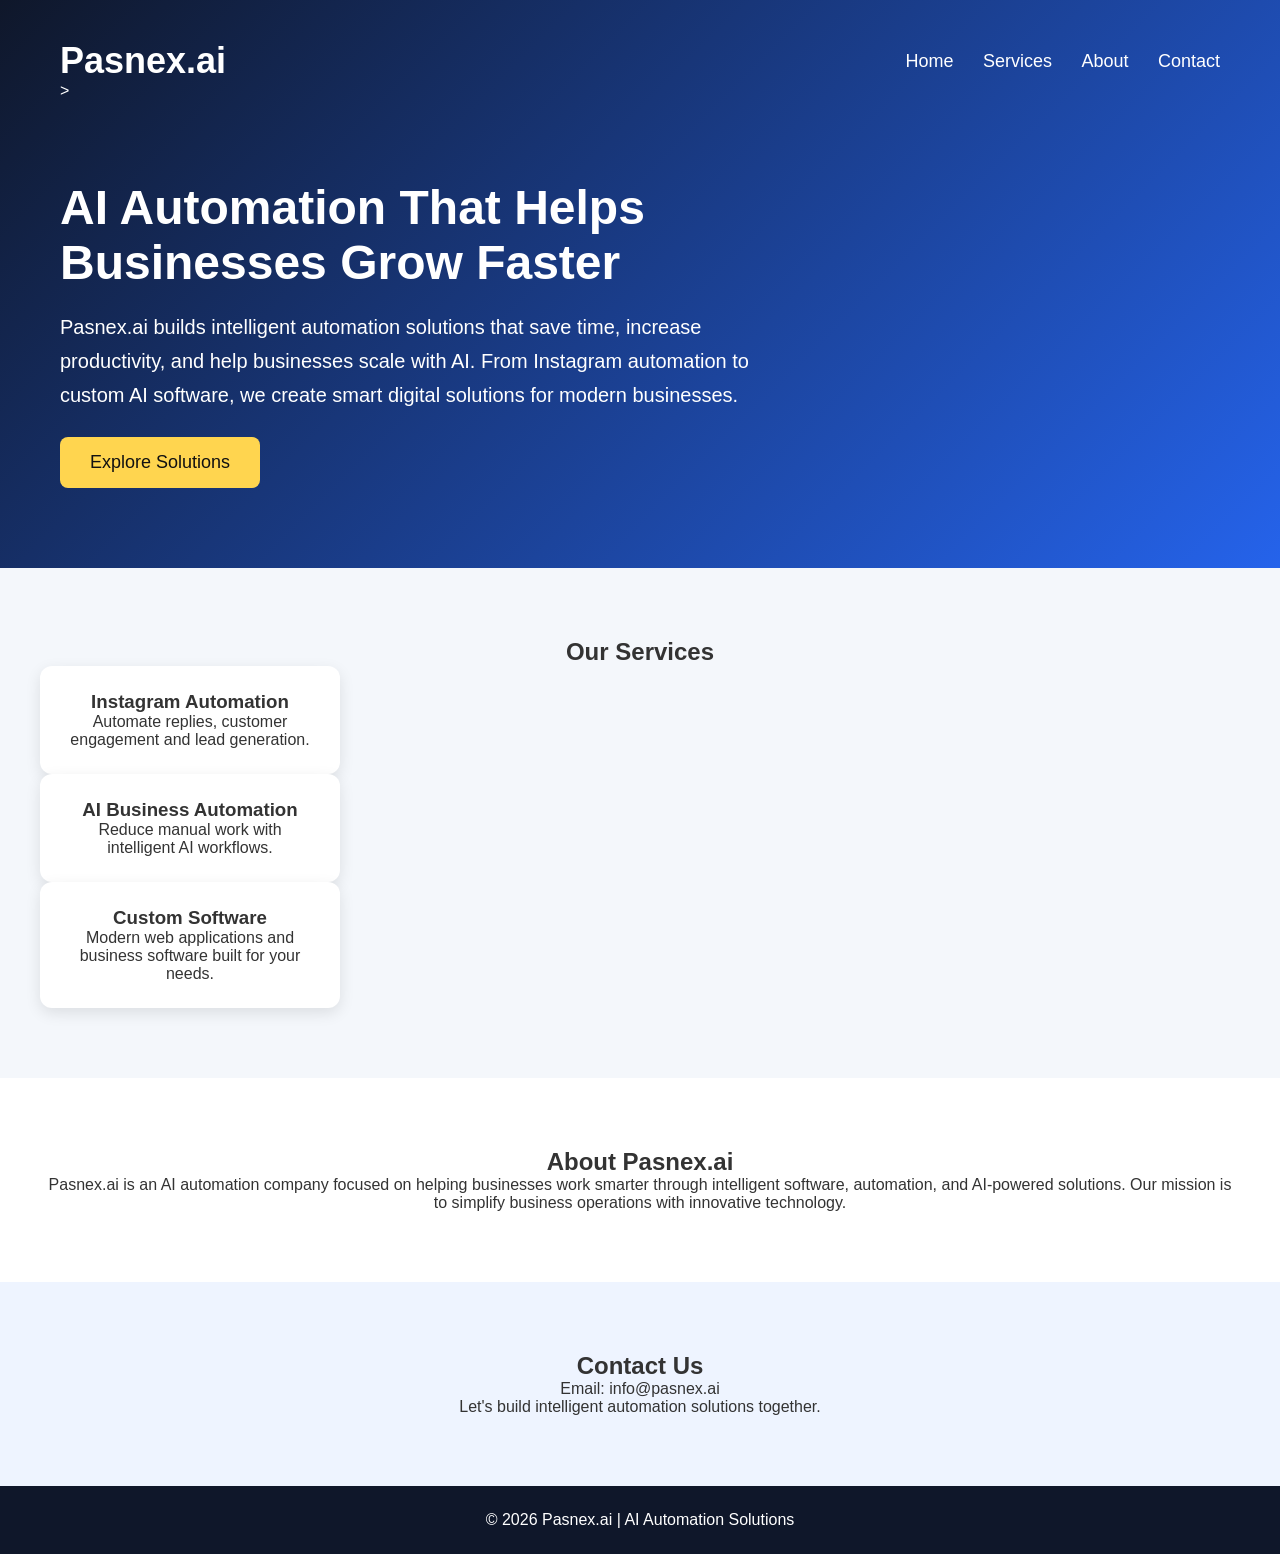
==== index.html @ 00dcfc16 "First version of Pasnex.ai website" ====
<!DOCTYPE html>
<html>
<head>
    <title>Pasnex.ai | AI Automation Solutions</title>
    <link rel="stylesheet" href="style.css">
</head>

<body>

<header class="hero">
    <nav>
    <h1>Pasnex.ai</h1>
    <div class="menu">
        <a href="#">Home</a>
        <a href="#services">Services</a>
        <a href="#about">About</a>
        <a href="#contact">Contact</a>
    </div>
</nav>>
        

    <div class="hero-content">
        <h2>AI Automation That Helps Businesses Grow Faster</h2>

<p>
Pasnex.ai builds intelligent automation solutions that save time,
increase productivity, and help businesses scale with AI.
From Instagram automation to custom AI software,
we create smart digital solutions for modern businesses.
</p>

<button>Explore Solutions</button>
    </div>
</header>


<section class="services" id="services">
    <h2>Our Services</h2>

    <div class="card">
    <h3>Instagram Automation</h3>
    <p>Automate replies, customer engagement and lead generation.</p>
</div>

<div class="card">
    <h3>AI Business Automation</h3>
    <p>Reduce manual work with intelligent AI workflows.</p>
</div>

<div class="card">
    <h3>Custom Software</h3>
    <p>Modern web applications and business software built for your needs.</p>
</div>
</section>


<section class="about" id="about">
    <h2>About Pasnex.ai</h2>

<p>
Pasnex.ai is an AI automation company focused on helping businesses
work smarter through intelligent software, automation, and AI-powered solutions.
Our mission is to simplify business operations with innovative technology.
</p>
</section>

<section class="contact" id="contact">
       <h2>  Contact Us</h2>
       <p>   Email: info@pasnex.ai</p>
       <p>   Let's build intelligent automation solutions together.</p>
</section>
<footer>
    <p>© 2026 Pasnex.ai | AI Automation Solutions</p>
</footer>
<script src="script.js"></script>
</body>
</html>
---- style.css ----
*{
    margin:0;
    padding:0;
    box-sizing:border-box;
}

body{
    font-family:Arial, sans-serif;
    background:#f4f7fb;
    color:#333;
}

.hero{
    background:linear-gradient(135deg,#0f172a,#2563eb);
    color:white;
    padding:40px 60px 80px;
}

nav{
    display:flex;
    justify-content:space-between;
    align-items:center;
}

nav h1{
    font-size:36px;
}

.menu a{
    color:white;
    text-decoration:none;
    margin-left:25px;
    font-size:18px;
    transition:0.3s;
}

.menu a:hover{
    color:#ffd54f;
}

.hero-content{
    max-width:700px;
    margin-top:80px;
}

.hero-content h2{
    font-size:48px;
    margin-bottom:20px;
}

.hero-content p{
    font-size:20px;
    line-height:1.7;
}

button{
    margin-top:25px;
    background:#ffd54f;
    color:#111;
    border:none;
    padding:15px 30px;
    border-radius:8px;
    font-size:18px;
    cursor:pointer;
}

.services{
    padding:70px 40px;
    text-align:center;
}

.cards{
    display:flex;
    justify-content:center;
    gap:25px;
    flex-wrap:wrap;
    margin-top:35px;
}

.card{
    background:white;
    width:300px;
    padding:25px;
    border-radius:12px;
    box-shadow:0 5px 15px rgba(0,0,0,0.1);
}

.about{
    padding:70px 40px;
    text-align:center;
    background:white;
}

.contact{
    padding:70px 40px;
    text-align:center;
    background:#eef4ff;
}

footer{
    background:#0f172a;
    color:white;
    text-align:center;
    padding:25px;
}
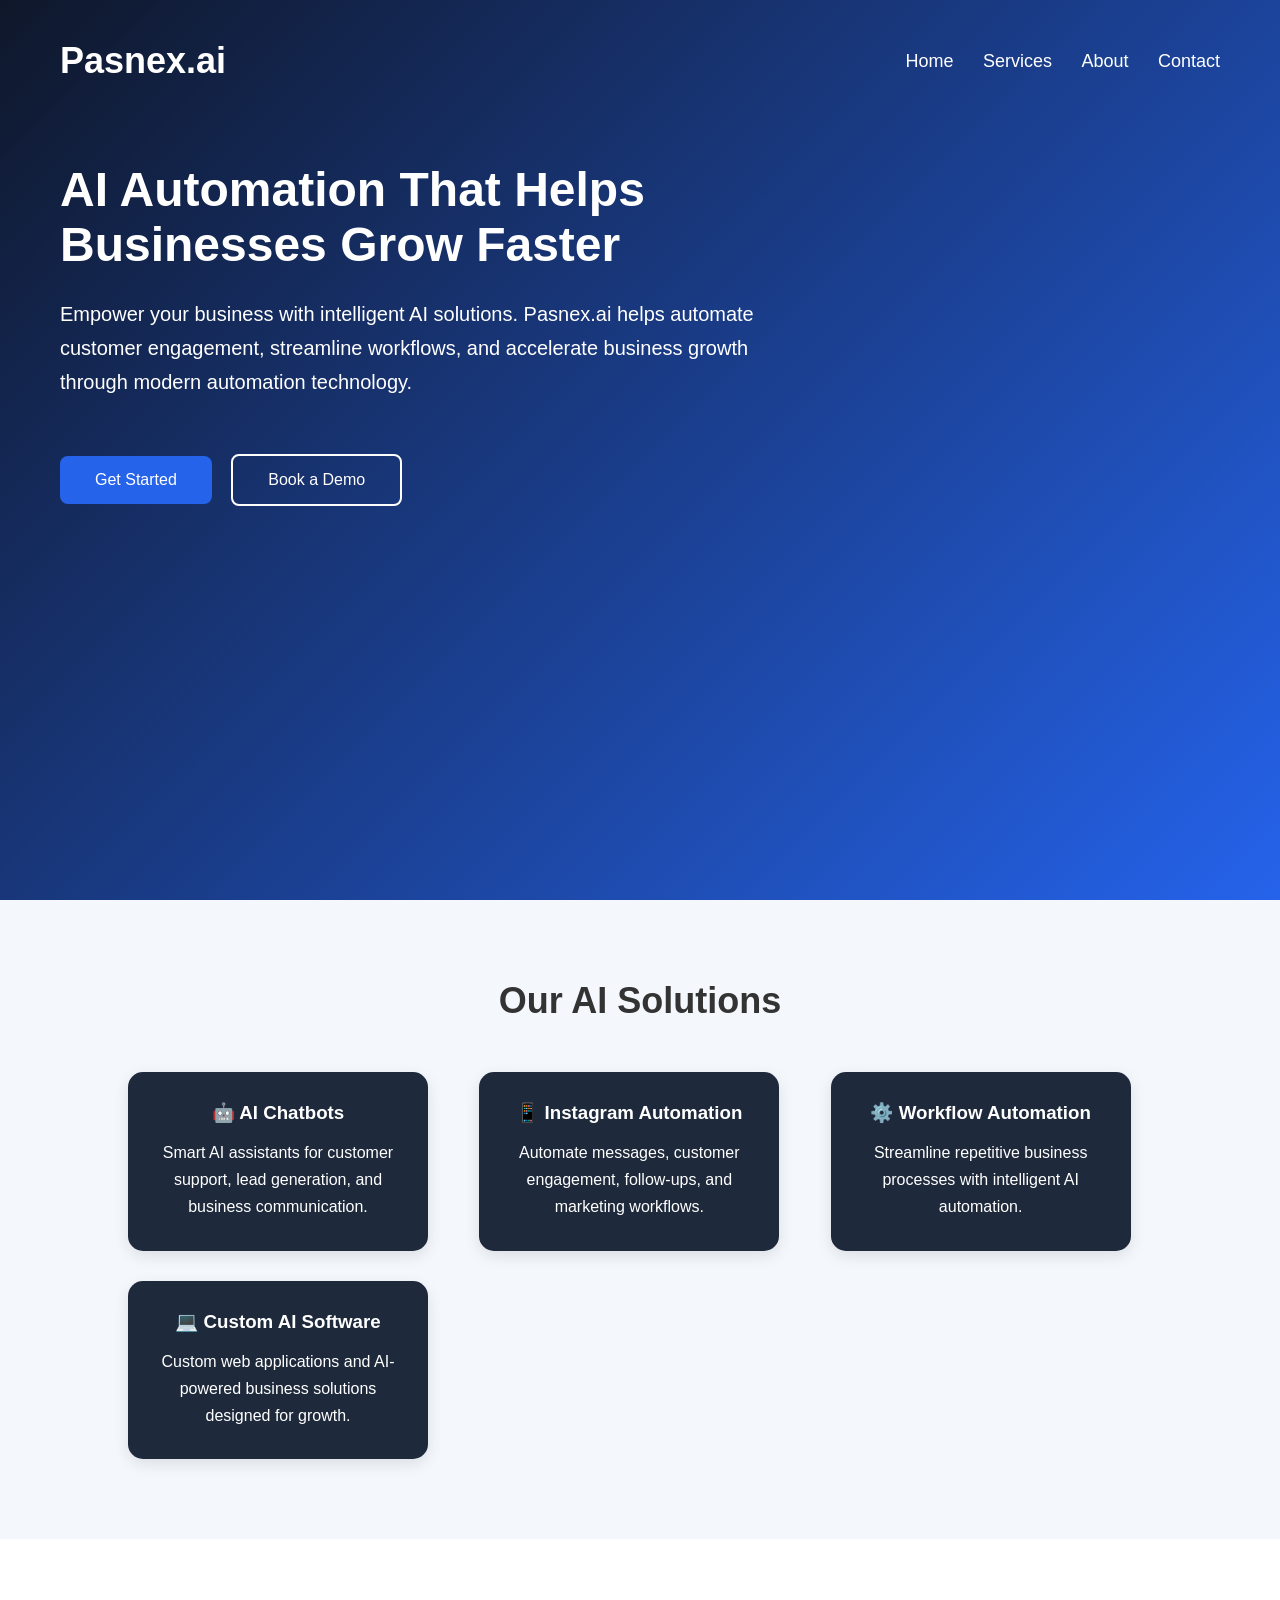
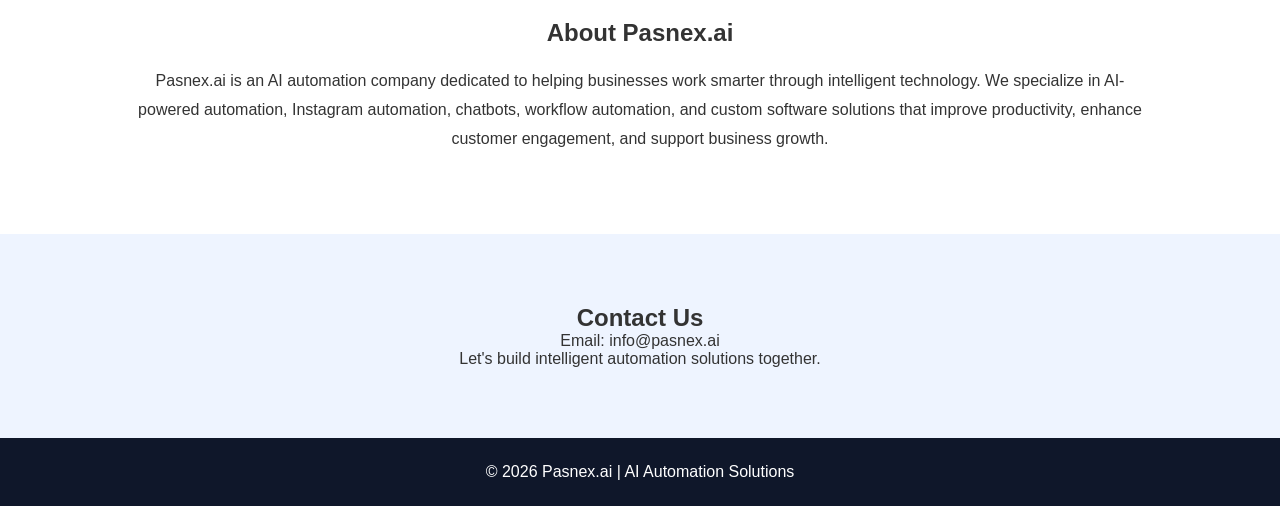
==== commit d1bb6bbd: "Updated Pasnex homepage" ====
--- a/index.html
+++ b/index.html
@@ -16,51 +16,67 @@
         <a href="#about">About</a>
         <a href="#contact">Contact</a>
     </div>
-</nav>>
+</nav>
         
 
     <div class="hero-content">
-        <h2>AI Automation That Helps Businesses Grow Faster</h2>
+    <h2>AI Automation That Helps Businesses Grow Faster</h2>
 
-<p>
-Pasnex.ai builds intelligent automation solutions that save time,
-increase productivity, and help businesses scale with AI.
-From Instagram automation to custom AI software,
-we create smart digital solutions for modern businesses.
-</p>
+    <p>
+        Empower your business with intelligent AI solutions.
+        Pasnex.ai helps automate customer engagement, streamline
+        workflows, and accelerate business growth through modern
+        automation technology.
+    </p>
 
-<button>Explore Solutions</button>
+    <div class="hero-buttons">
+        <button class="primary-btn">Get Started</button>
+        <button class="secondary-btn">Book a Demo</button>
     </div>
+</div>
 </header>
 
 
 <section class="services" id="services">
-    <h2>Our Services</h2>
 
-    <div class="card">
-    <h3>Instagram Automation</h3>
-    <p>Automate replies, customer engagement and lead generation.</p>
-</div>
+    <h2>Our AI Solutions</h2>
 
-<div class="card">
-    <h3>AI Business Automation</h3>
-    <p>Reduce manual work with intelligent AI workflows.</p>
-</div>
+    <div class="services-grid">
 
-<div class="card">
-    <h3>Custom Software</h3>
-    <p>Modern web applications and business software built for your needs.</p>
-</div>
+        <div class="card">
+            <h3>🤖 AI Chatbots</h3>
+            <p>Smart AI assistants for customer support, lead generation, and business communication.</p>
+        </div>
+
+        <div class="card">
+            <h3>📱 Instagram Automation</h3>
+            <p>Automate messages, customer engagement, follow-ups, and marketing workflows.</p>
+        </div>
+
+        <div class="card">
+            <h3>⚙️ Workflow Automation</h3>
+            <p>Streamline repetitive business processes with intelligent AI automation.</p>
+        </div>
+
+        <div class="card">
+            <h3>💻 Custom AI Software</h3>
+            <p>Custom web applications and AI-powered business solutions designed for growth.</p>
+        </div>
+
+    </div>
+
 </section>
 
 
 <section class="about" id="about">
-    <h2>About Pasnex.ai</h2>
+  <h2>About Pasnex.ai</h2>
 
 <p>
-Pasnex.ai is an AI automation company focused on helping businesses
-work smarter through intelligent software, automation, and AI-powered solutions.
-Our mission is to simplify business operations with innovative technology.
+Pasnex.ai is an AI automation company dedicated to helping businesses
+work smarter through intelligent technology. We specialize in AI-powered
+automation, Instagram automation, chatbots, workflow automation, and
+custom software solutions that improve productivity, enhance customer
+engagement, and support business growth.
 </p>
 </section>
 
--- a/style.css
+++ b/style.css
@@ -45,7 +45,7 @@
 
 .hero-content h2{
     font-size:48px;
-    margin-bottom:20px;
+    margin-bottom:25px;
 }
 
 .hero-content p{
@@ -102,4 +102,83 @@
     color:white;
     text-align:center;
     padding:25px;
-}+}.hero-buttons{
+    margin-top:30px;
+}
+
+.primary-btn{
+    background:#2563eb;
+    color:white;
+    border:none;
+    padding:15px 35px;
+    border-radius:8px;
+    font-size:16px;
+    cursor:pointer;
+    margin-right:15px;
+}
+
+.primary-btn:hover{
+    background:#1d4ed8;
+}
+
+.secondary-btn{
+    background:transparent;
+    color:white;
+    border:2px solid white;
+    padding:15px 35px;
+    border-radius:8px;
+    font-size:16px;
+    cursor:pointer;
+}
+
+.secondary-btn:hover{
+    background:white;
+    color:#111827;
+}.about {
+    padding: 80px 10%;
+}
+
+.about h2 {
+    margin-bottom: 20px;
+}
+
+.about p {
+    margin-top: 20px;
+    line-height: 1.8;
+}.services{
+    padding:80px 10%;
+    text-align:center;
+}
+
+.services h2{
+    font-size:36px;
+    margin-bottom:50px;
+}
+
+.services-grid{
+    display:grid;
+    grid-template-columns:repeat(auto-fit,minmax(250px,1fr));
+    gap:30px;
+}
+
+.card{
+    background:#1e293b;
+    color:white;
+    padding:30px;
+    border-radius:15px;
+    transition:.3s;
+}
+
+.card:hover{
+    transform:translateY(-10px);
+}
+
+.card h3{
+    margin-bottom:15px;
+}
+
+.card p{
+    line-height:1.7;
+}.hero{
+    min-height:100vh;
+    background:linear
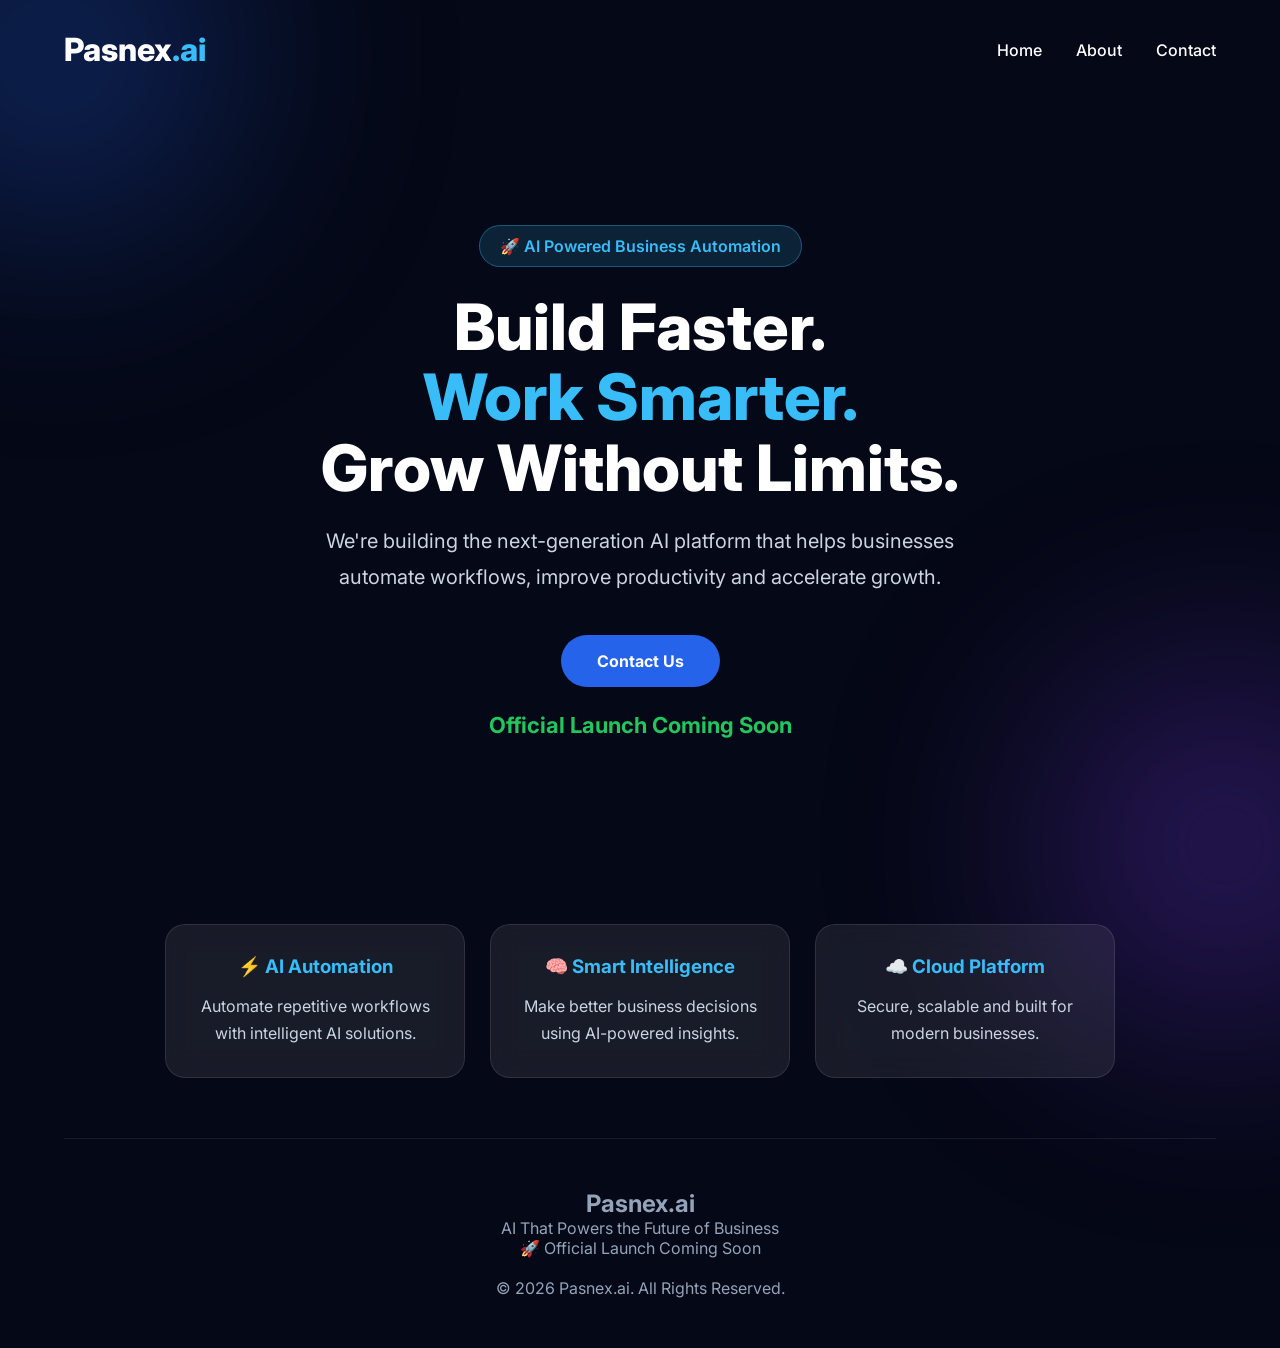
==== commit 04407001: "update pasnex website" ====
--- a/index.html
+++ b/index.html
@@ -1,93 +1,305 @@
 <!DOCTYPE html>
-<html>
+<html lang="en">
 <head>
-    <title>Pasnex.ai | AI Automation Solutions</title>
-    <link rel="stylesheet" href="style.css">
-</head>
+
+<meta charset="UTF-8">
+
+<meta name="viewport"
+content="width=device-width, initial-scale=1.0">
+
+<title>Pasnex.ai | Coming Soon</title>
+
+<link rel="preconnect"
+href="https://fonts.googleapis.com">
+
+<link rel="preconnect"
+href="https://fonts.gstatic.com"
+crossorigin>
+
+<link href="https://fonts.googleapis.com/css2?family=Inter:wght@400;600;700;800&display=swap"
+rel="stylesheet">
+
+<style>
+
+*{
+margin:0;
+padding:0;
+box-sizing:border-box;
+font-family:'Inter',sans-serif;
+}
+body{
+background:#050816;
+color:#ffffff;
+overflow-x:hidden;
+}
+
+.container{
+width:90%;
+max-width:1200px;
+margin:auto;
+}
+
+header{
+display:flex;
+justify-content:space-between;
+align-items:center;
+padding:30px 0;
+}
+
+.logo{
+font-size:32px;
+font-weight:800;
+}
+
+.logo span{
+color:#38bdf8;
+}nav a{
+color:#ffffff;
+text-decoration:none;
+margin-left:30px;
+font-weight:500;
+transition:.3s;
+}
+
+nav a:hover{
+color:#38bdf8;
+}
+
+body::before{
+content:"";
+position:fixed;
+width:350px;
+height:350px;
+background:#2563eb;
+top:-120px;
+left:-120px;
+border-radius:50%;
+filter:blur(120px);
+opacity:.35;
+z-index:-1;
+}
+
+body::after{
+content:"";
+position:fixed;
+width:350px;
+height:350px;
+background:#7c3aed;
+bottom:-120px;
+right:-120px;
+border-radius:50%;
+filter:blur(120px);
+opacity:.35;
+z-index:-1;
+}.hero{
+min-height:85vh;
+display:flex;
+justify-content:center;
+align-items:center;
+text-align:center;
+}
+
+.badge{
+display:inline-block;
+padding:10px 20px;
+background:rgba(56,189,248,.15);
+border:1px solid rgba(56,189,248,.35);
+border-radius:40px;
+color:#38bdf8;
+margin-bottom:25px;
+font-weight:600;
+}
+
+.hero h1{
+font-size:64px;
+font-weight:800;
+line-height:1.1;
+margin-bottom:20px;
+}
+
+.hero h1 span{
+color:#38bdf8;
+}
+
+.hero p{
+max-width:700px;
+margin:auto;
+font-size:20px;
+line-height:1.8;
+color:#cbd5e1;
+}.btn{
+display:inline-block;
+margin-top:40px;
+padding:16px 36px;
+background:#2563eb;
+color:#fff;
+text-decoration:none;
+border-radius:50px;
+font-weight:700;
+transition:.3s;
+}
+
+.btn:hover{
+transform:translateY(-4px);
+box-shadow:0 15px 35px rgba(37,99,235,.45);
+}
+
+.launch{
+margin-top:25px;
+font-size:22px;
+color:#22c55e;
+font-weight:700;
+}
+
+@media(max-width:768px){
+
+.hero h1{
+font-size:42px;
+}
+
+.hero p{
+font-size:17px;
+}
+
+header{
+flex-direction:column;
+gap:20px;
+}
+
+}
+
+</style>
 
 <body>
 
-<header class="hero">
-    <nav>
-    <h1>Pasnex.ai</h1>
-    <div class="menu">
-        <a href="#">Home</a>
-        <a href="#services">Services</a>
-        <a href="#about">About</a>
-        <a href="#contact">Contact</a>
-    </div>
+<div class="container">
+
+<header>
+
+<div class="logo">
+Pasnex<span>.ai</span>
+</div>
+
+<nav>
+<a href="#">Home</a>
+<a href="#">About</a>
+<a href="#">Contact</a>
 </nav>
-        
-
-    <div class="hero-content">
-    <h2>AI Automation That Helps Businesses Grow Faster</h2>
-
-    <p>
-        Empower your business with intelligent AI solutions.
-        Pasnex.ai helps automate customer engagement, streamline
-        workflows, and accelerate business growth through modern
-        automation technology.
-    </p>
-
-    <div class="hero-buttons">
-        <button class="primary-btn">Get Started</button>
-        <button class="secondary-btn">Book a Demo</button>
-    </div>
-</div>
+
 </header>
-
-
-<section class="services" id="services">
-
-    <h2>Our AI Solutions</h2>
-
-    <div class="services-grid">
-
-        <div class="card">
-            <h3>🤖 AI Chatbots</h3>
-            <p>Smart AI assistants for customer support, lead generation, and business communication.</p>
-        </div>
-
-        <div class="card">
-            <h3>📱 Instagram Automation</h3>
-            <p>Automate messages, customer engagement, follow-ups, and marketing workflows.</p>
-        </div>
-
-        <div class="card">
-            <h3>⚙️ Workflow Automation</h3>
-            <p>Streamline repetitive business processes with intelligent AI automation.</p>
-        </div>
-
-        <div class="card">
-            <h3>💻 Custom AI Software</h3>
-            <p>Custom web applications and AI-powered business solutions designed for growth.</p>
-        </div>
-
-    </div>
+<section class="hero">
+
+<div>
+
+<div class="badge">
+🚀 AI Powered Business Automation
+</div>
+
+<h1>
+
+Build Faster.<br>
+
+<span>Work Smarter.</span><br>
+
+Grow Without Limits.
+
+</h1>
+
+<p>
+
+We're building the next-generation AI platform
+that helps businesses automate workflows,
+improve productivity and accelerate growth.
+
+</p>
+
+<a href="mailto:info@pasnex.com" class="btn">
+
+Contact Us
+
+</a>
+
+<div class="launch">
+
+Official Launch Coming Soon
+
+</div>
+
+</div>
 
 </section>
-
-
-<section class="about" id="about">
-  <h2>About Pasnex.ai</h2>
-
-<p>
-Pasnex.ai is an AI automation company dedicated to helping businesses
-work smarter through intelligent technology. We specialize in AI-powered
-automation, Instagram automation, chatbots, workflow automation, and
-custom software solutions that improve productivity, enhance customer
-engagement, and support business growth.
-</p>
+<section class="features">
+
+<div class="feature">
+<h3>⚡ AI Automation</h3>
+<p>Automate repetitive workflows with intelligent AI solutions.</p>
+</div>
+
+<div class="feature">
+<h3>🧠 Smart Intelligence</h3>
+<p>Make better business decisions using AI-powered insights.</p>
+</div>
+
+<div class="feature">
+<h3>☁️ Cloud Platform</h3>
+<p>Secure, scalable and built for modern businesses.</p>
+</div>
+
 </section>
-
-<section class="contact" id="contact">
-       <h2>  Contact Us</h2>
-       <p>   Email: info@pasnex.ai</p>
-       <p>   Let's build intelligent automation solutions together.</p>
-</section>
+<style>
+
+.features{
+display:flex;
+justify-content:center;
+gap:25px;
+flex-wrap:wrap;
+padding:60px 0;
+}
+
+.feature{
+width:300px;
+padding:30px;
+background:rgba(255,255,255,.08);
+border:1px solid rgba(255,255,255,.10);
+border-radius:20px;
+text-align:center;
+backdrop-filter:blur(15px);
+transition:.3s;
+}
+
+.feature:hover{
+transform:translateY(-8px);
+border-color:#38bdf8;
+box-shadow:0 15px 35px rgba(56,189,248,.25);
+}
+
+.feature h3{
+color:#38bdf8;
+margin-bottom:15px;
+}
+
+.feature p{
+color:#cbd5e1;
+line-height:1.7;
+}
+
+footer{
+text-align:center;
+padding:50px 20px;
+border-top:1px solid rgba(255,255,255,.08);
+color:#94a3b8;
+}
+
+</style>
+
 <footer>
-    <p>© 2026 Pasnex.ai | AI Automation Solutions</p>
+<h2>Pasnex.ai</h2>
+<p>AI That Powers the Future of Business</p>
+<p>🚀 Official Launch Coming Soon</p>
+<p style="margin-top:20px;">© 2026 Pasnex.ai. All Rights Reserved.</p>
 </footer>
-<script src="script.js"></script>
+
+</div>
+
 </body>
 </html>
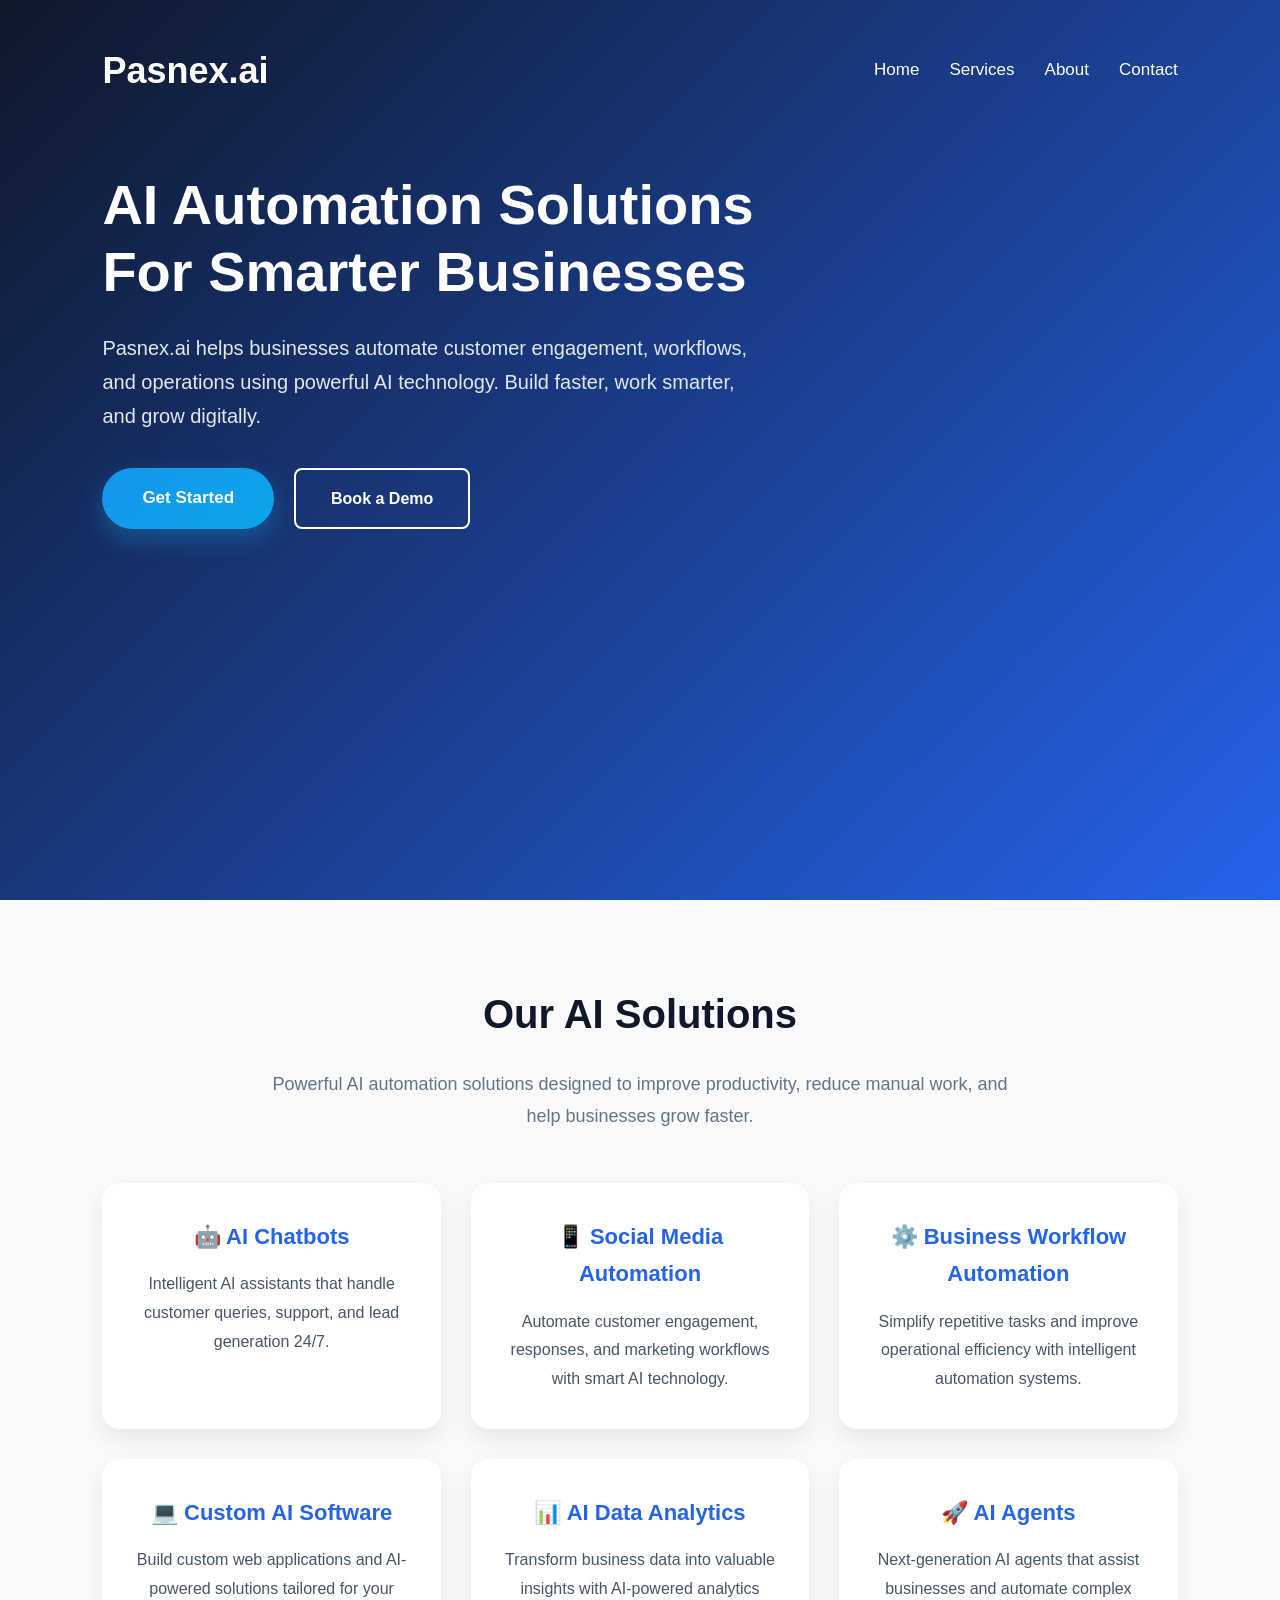
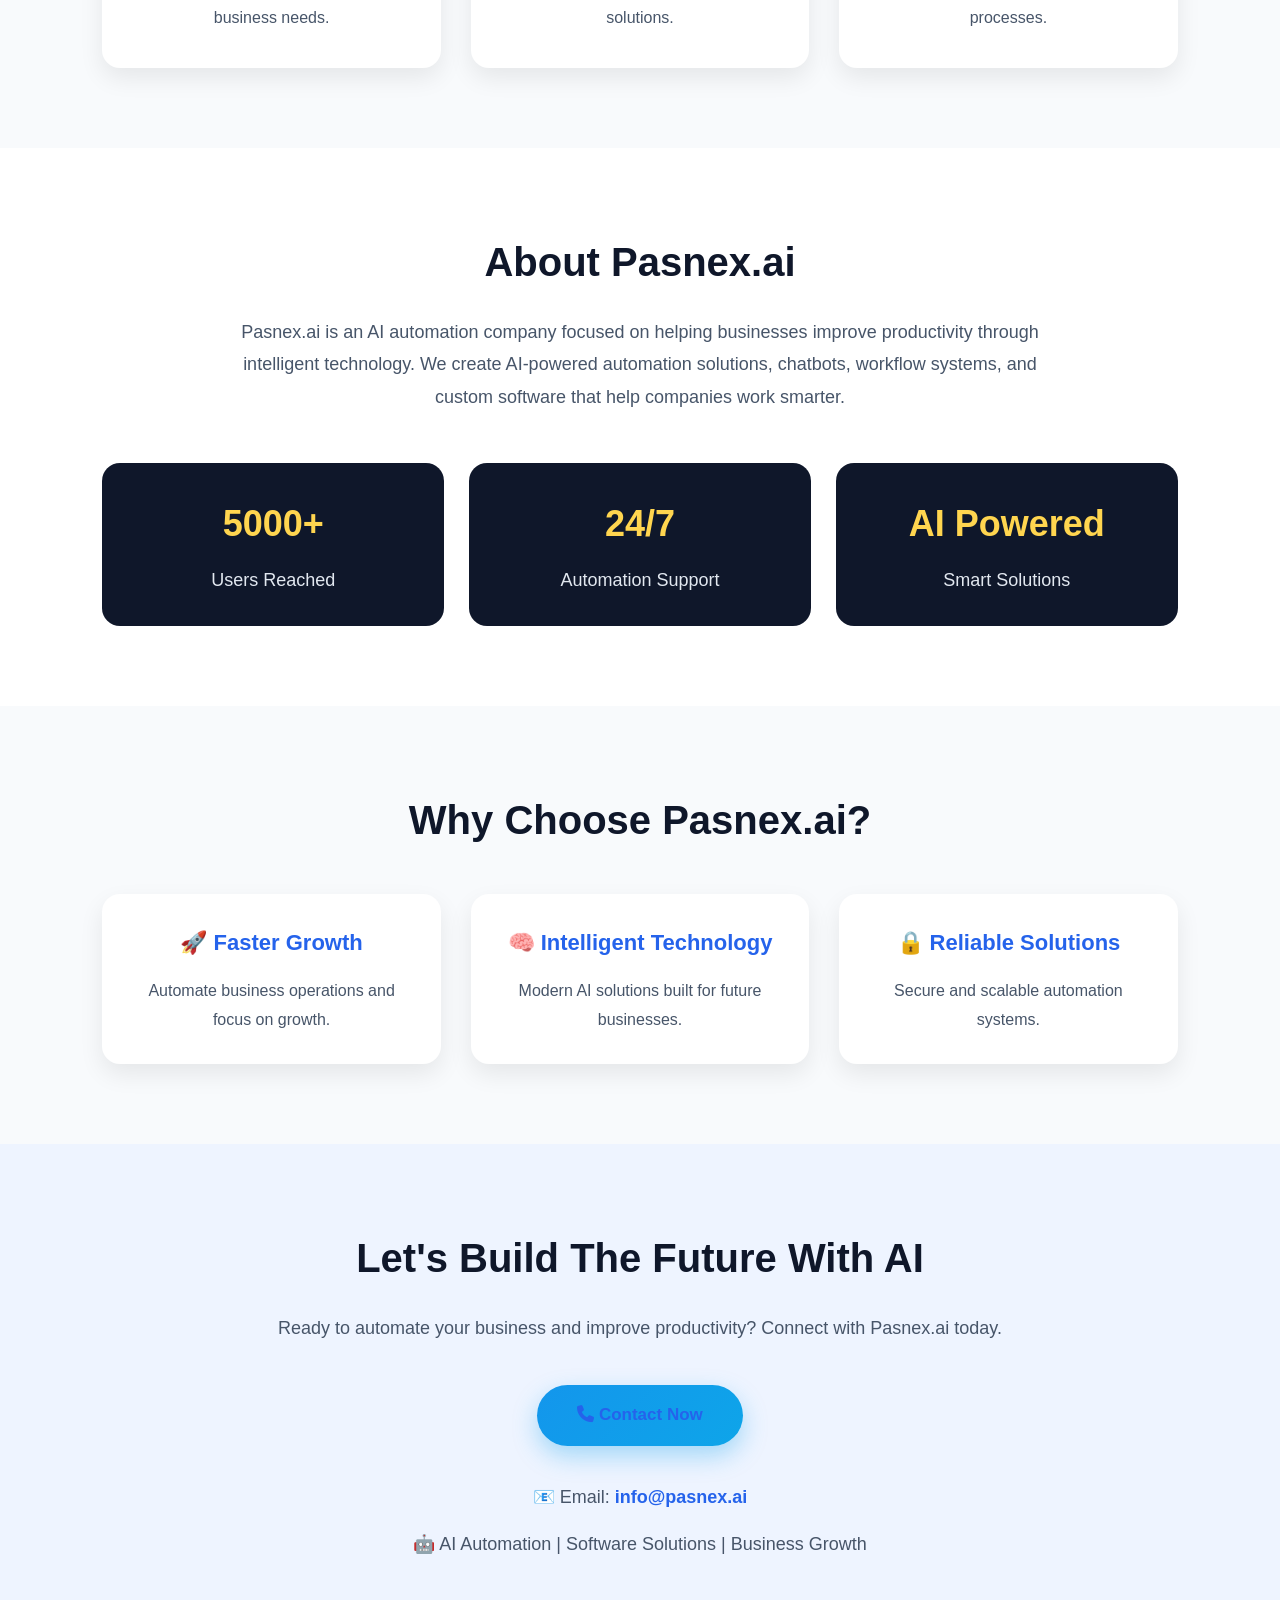
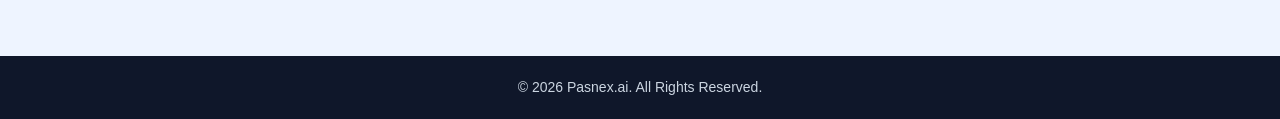
==== commit c90f44a4: "pasnex website update" ====
--- a/index.html
+++ b/index.html
@@ -1,305 +1,240 @@
+
 <!DOCTYPE html>
-<html lang="en">
+<html>
 <head>
-
-<meta charset="UTF-8">
-
-<meta name="viewport"
-content="width=device-width, initial-scale=1.0">
-
-<title>Pasnex.ai | Coming Soon</title>
-
-<link rel="preconnect"
-href="https://fonts.googleapis.com">
-
-<link rel="preconnect"
-href="https://fonts.gstatic.com"
-crossorigin>
-
-<link href="https://fonts.googleapis.com/css2?family=Inter:wght@400;600;700;800&display=swap"
-rel="stylesheet">
-
-<style>
-
-*{
-margin:0;
-padding:0;
-box-sizing:border-box;
-font-family:'Inter',sans-serif;
-}
-body{
-background:#050816;
-color:#ffffff;
-overflow-x:hidden;
-}
-
-.container{
-width:90%;
-max-width:1200px;
-margin:auto;
-}
-
-header{
-display:flex;
-justify-content:space-between;
-align-items:center;
-padding:30px 0;
-}
-
-.logo{
-font-size:32px;
-font-weight:800;
-}
-
-.logo span{
-color:#38bdf8;
-}nav a{
-color:#ffffff;
-text-decoration:none;
-margin-left:30px;
-font-weight:500;
-transition:.3s;
-}
-
-nav a:hover{
-color:#38bdf8;
-}
-
-body::before{
-content:"";
-position:fixed;
-width:350px;
-height:350px;
-background:#2563eb;
-top:-120px;
-left:-120px;
-border-radius:50%;
-filter:blur(120px);
-opacity:.35;
-z-index:-1;
-}
-
-body::after{
-content:"";
-position:fixed;
-width:350px;
-height:350px;
-background:#7c3aed;
-bottom:-120px;
-right:-120px;
-border-radius:50%;
-filter:blur(120px);
-opacity:.35;
-z-index:-1;
-}.hero{
-min-height:85vh;
-display:flex;
-justify-content:center;
-align-items:center;
-text-align:center;
-}
-
-.badge{
-display:inline-block;
-padding:10px 20px;
-background:rgba(56,189,248,.15);
-border:1px solid rgba(56,189,248,.35);
-border-radius:40px;
-color:#38bdf8;
-margin-bottom:25px;
-font-weight:600;
-}
-
-.hero h1{
-font-size:64px;
-font-weight:800;
-line-height:1.1;
-margin-bottom:20px;
-}
-
-.hero h1 span{
-color:#38bdf8;
-}
-
-.hero p{
-max-width:700px;
-margin:auto;
-font-size:20px;
-line-height:1.8;
-color:#cbd5e1;
-}.btn{
-display:inline-block;
-margin-top:40px;
-padding:16px 36px;
-background:#2563eb;
-color:#fff;
-text-decoration:none;
-border-radius:50px;
-font-weight:700;
-transition:.3s;
-}
-
-.btn:hover{
-transform:translateY(-4px);
-box-shadow:0 15px 35px rgba(37,99,235,.45);
-}
-
-.launch{
-margin-top:25px;
-font-size:22px;
-color:#22c55e;
-font-weight:700;
-}
-
-@media(max-width:768px){
-
-.hero h1{
-font-size:42px;
-}
-
-.hero p{
-font-size:17px;
-}
-
-header{
-flex-direction:column;
-gap:20px;
-}
-
-}
-
-</style>
+    <title>Pasnex.ai | AI Automation Solutions</title>
+
+    <link rel="stylesheet" href="https://cdnjs.cloudflare.com/ajax/libs/font-awesome/6.7.2/css/all.min.css">
+
+    <link rel="stylesheet" href="style.css">
+</head>
 
 <body>
 
-<div class="container">
-
-<header>
-
-<div class="logo">
-Pasnex<span>.ai</span>
-</div>
+<header class="hero">
 
 <nav>
-<a href="#">Home</a>
-<a href="#">About</a>
-<a href="#">Contact</a>
+    <h1>Pasnex.ai</h1>
+
+    <div class="menu">
+        <a href="#">Home</a>
+        <a href="#services">Services</a>
+        <a href="#about">About</a>
+        <a href="#contact">Contact</a>
+    </div>
 </nav>
 
+
+<div class="hero-content">
+
+<h2>
+AI Automation Solutions 
+<br>
+For Smarter Businesses
+</h2>
+
+<p>
+Pasnex.ai helps businesses automate customer engagement,
+workflows, and operations using powerful AI technology.
+Build faster, work smarter, and grow digitally.
+</p>
+
+
+<div class="hero-buttons">
+
+<a href="#contact" class="primary-btn">
+Get Started
+</a>
+
+<a href="#contact" class="secondary-btn">
+Book a Demo
+</a>
+
+</div>
+
+</div>
+
 </header>
-<section class="hero">
-
-<div>
-
-<div class="badge">
-🚀 AI Powered Business Automation
-</div>
-
-<h1>
-
-Build Faster.<br>
-
-<span>Work Smarter.</span><br>
-
-Grow Without Limits.
-
-</h1>
-
-<p>
-
-We're building the next-generation AI platform
-that helps businesses automate workflows,
-improve productivity and accelerate growth.
-
-</p>
-
-<a href="mailto:info@pasnex.com" class="btn">
-
-Contact Us
-
+
+<section class="services" id="services">
+
+<h2>Our AI Solutions</h2>
+
+<p class="section-text">
+Powerful AI automation solutions designed to improve productivity,
+reduce manual work, and help businesses grow faster.
+</p>
+
+
+<div class="services-grid">
+
+
+<div class="card">
+<h3>🤖 AI Chatbots</h3>
+<p>
+Intelligent AI assistants that handle customer queries,
+support, and lead generation 24/7.
+</p>
+</div>
+
+
+<div class="card">
+<h3>📱 Social Media Automation</h3>
+<p>
+Automate customer engagement, responses, and marketing workflows
+with smart AI technology.
+</p>
+</div>
+
+
+<div class="card">
+<h3>⚙️ Business Workflow Automation</h3>
+<p>
+Simplify repetitive tasks and improve operational efficiency
+with intelligent automation systems.
+</p>
+</div>
+
+
+<div class="card">
+<h3>💻 Custom AI Software</h3>
+<p>
+Build custom web applications and AI-powered solutions
+tailored for your business needs.
+</p>
+</div>
+
+
+<div class="card">
+<h3>📊 AI Data Analytics</h3>
+<p>
+Transform business data into valuable insights with
+AI-powered analytics solutions.
+</p>
+</div>
+
+
+<div class="card">
+<h3>🚀 AI Agents</h3>
+<p>
+Next-generation AI agents that assist businesses
+and automate complex processes.
+</p>
+</div>
+
+
+</div>
+
+</section>
+
+<section class="about" id="about">
+
+<h2>About Pasnex.ai</h2>
+
+<p>
+Pasnex.ai is an AI automation company focused on helping
+businesses improve productivity through intelligent technology.
+We create AI-powered automation solutions, chatbots, workflow
+systems, and custom software that help companies work smarter.
+</p>
+
+
+<div class="stats">
+
+<div class="stat-card">
+<h3>5000+</h3>
+<p>Users Reached</p>
+</div>
+
+
+<div class="stat-card">
+<h3>24/7</h3>
+<p>Automation Support</p>
+</div>
+
+
+<div class="stat-card">
+<h3>AI Powered</h3>
+<p>Smart Solutions</p>
+</div>
+
+
+</div>
+
+
+</section>
+
+
+
+<section class="why">
+
+<h2>Why Choose Pasnex.ai?</h2>
+
+
+<div class="why-grid">
+
+
+<div class="why-card">
+<h3>🚀 Faster Growth</h3>
+<p>
+Automate business operations and focus on growth.
+</p>
+</div>
+
+
+<div class="why-card">
+<h3>🧠 Intelligent Technology</h3>
+<p>
+Modern AI solutions built for future businesses.
+</p>
+</div>
+
+
+<div class="why-card">
+<h3>🔒 Reliable Solutions</h3>
+<p>
+Secure and scalable automation systems.
+</p>
+</div>
+
+
+</div>
+
+</section>
+
+<section class="contact" id="contact">
+
+<h2>Let's Build The Future With AI</h2>
+
+<p>
+Ready to automate your business and improve productivity?
+Connect with Pasnex.ai today.
+</p>
+
+<div class="contact-box">
+
+<a href="mailto:info@pasnex.ai" class="primary-btn">
+    <i class="fas fa-phone"></i> Contact Now
 </a>
 
-<div class="launch">
-
-Official Launch Coming Soon
-
-</div>
-
-</div>
-
-</section>
-<section class="features">
-
-<div class="feature">
-<h3>⚡ AI Automation</h3>
-<p>Automate repetitive workflows with intelligent AI solutions.</p>
-</div>
-
-<div class="feature">
-<h3>🧠 Smart Intelligence</h3>
-<p>Make better business decisions using AI-powered insights.</p>
-</div>
-
-<div class="feature">
-<h3>☁️ Cloud Platform</h3>
-<p>Secure, scalable and built for modern businesses.</p>
-</div>
-
-</section>
-<style>
-
-.features{
-display:flex;
-justify-content:center;
-gap:25px;
-flex-wrap:wrap;
-padding:60px 0;
-}
-
-.feature{
-width:300px;
-padding:30px;
-background:rgba(255,255,255,.08);
-border:1px solid rgba(255,255,255,.10);
-border-radius:20px;
-text-align:center;
-backdrop-filter:blur(15px);
-transition:.3s;
-}
-
-.feature:hover{
-transform:translateY(-8px);
-border-color:#38bdf8;
-box-shadow:0 15px 35px rgba(56,189,248,.25);
-}
-
-.feature h3{
-color:#38bdf8;
-margin-bottom:15px;
-}
-
-.feature p{
-color:#cbd5e1;
-line-height:1.7;
-}
-
-footer{
-text-align:center;
-padding:50px 20px;
-border-top:1px solid rgba(255,255,255,.08);
-color:#94a3b8;
-}
-
-</style>
+<p>
+📧 Email:
+<a href="mailto:info@pasnex.ai">info@pasnex.ai</a>
+</p>
+
+<p>
+🤖 AI Automation | Software Solutions | Business Growth
+</p>
+
+</div>
+
+</section>
 
 <footer>
-<h2>Pasnex.ai</h2>
-<p>AI That Powers the Future of Business</p>
-<p>🚀 Official Launch Coming Soon</p>
-<p style="margin-top:20px;">© 2026 Pasnex.ai. All Rights Reserved.</p>
+<p>© 2026 Pasnex.ai. All Rights Reserved.</p>
 </footer>
 
-</div>
+<script src="script.js"></script>
 
 </body>
 </html>
--- a/style.css
+++ b/style.css
@@ -0,0 +1,386 @@
+/* ==========================================
+   PASNEX.AI - CLEAN CSS
+========================================== */
+
+*{
+    margin:0;
+    padding:0;
+    box-sizing:border-box;
+}
+
+html{
+    scroll-behavior:smooth;
+}
+
+body{
+    font-family:Arial, Helvetica, sans-serif;
+    background:#f8fafc;
+    color:#1e293b;
+    line-height:1.7;
+}
+
+a{
+    text-decoration:none;
+}
+
+.hero{
+    min-height:100vh;
+    background:linear-gradient(135deg,#0f172a,#2563eb);
+    color:#fff;
+    padding:40px 8%;
+}
+
+nav{
+    display:flex;
+    justify-content:space-between;
+    align-items:center;
+    margin-bottom:70px;
+}
+
+nav h1{
+    font-size:36px;
+    font-weight:700;
+}
+
+.menu{
+    display:flex;
+    gap:30px;
+}
+
+.menu a{
+    color:#fff;
+    font-size:17px;
+    transition:.3s;
+}
+
+.menu a:hover{
+    color:#ffd54f;
+}
+/* ==========================================
+   PART 2 - HERO SECTION
+========================================== */
+
+.hero-content{
+    max-width:700px;
+}
+
+.hero-content h2{
+    font-size:56px;
+    line-height:1.2;
+    margin-bottom:25px;
+    font-weight:700;
+}
+
+.hero-content p{
+    font-size:20px;
+    color:#e2e8f0;
+    max-width:650px;
+    margin-bottom:35px;
+}
+
+.hero-buttons{
+    display:flex;
+    gap:20px;
+    flex-wrap:wrap;
+}
+
+.primary-btn,
+.secondary-btn{
+    display:inline-block;
+    padding:15px 35px;
+    border-radius:8px;
+    font-size:16px;
+    font-weight:600;
+    transition:0.3s;
+}
+
+.primary-btn{
+    display:inline-block;
+    padding:16px 40px;
+    background:linear-gradient(135deg,#1396ec,#0ea5e9);
+    color:#ffffff;
+    font-size:17px;
+    font-weight:700;
+    border:none;
+    border-radius:50px;
+    cursor:pointer;
+    transition:all 0.3s ease;
+    box-shadow:0 10px 25px rgba(23, 164, 235, 0.35);
+}
+
+.primary-btn:hover{
+    background:linear-gradient(135deg,#0ea5e9,#0284c7);
+    transform:translateY(-4px) scale(1.05);
+    box-shadow:0 15px 35px rgba(14,165,233,0.45);
+}
+
+
+.secondary-btn{
+    border:2px solid #ffffff;
+    color:#ffffff;
+    background:transparent;
+}
+
+.secondary-btn:hover{
+    background:#ffffff;
+    color:#111827;
+}
+/* ==========================================
+   PART 3 - SERVICES
+========================================== */
+
+.services{
+    padding:80px 8%;
+    background:#f8fafc;
+    text-align:center;
+}
+
+.services h2{
+    font-size:40px;
+    color:#0f172a;
+    margin-bottom:20px;
+}
+
+.section-text{
+    max-width:750px;
+    margin:0 auto 50px;
+    font-size:18px;
+    color:#64748b;
+    line-height:1.8;
+}
+
+.services-grid{
+    display:grid;
+    grid-template-columns:repeat(auto-fit,minmax(280px,1fr));
+    gap:30px;
+}
+
+.card{
+    background:#ffffff;
+    padding:35px 30px;
+    border-radius:18px;
+    box-shadow:0 10px 25px rgba(0,0,0,0.08);
+    transition:all .3s ease;
+}
+
+.card:hover{
+    transform:translateY(-10px);
+    box-shadow:0 18px 35px rgba(37,99,235,0.18);
+}
+
+.card h3{
+    font-size:22px;
+    color:#2563eb;
+    margin-bottom:15px;
+}
+
+.card p{
+    color:#475569;
+    line-height:1.8;
+    font-size:16px;
+}
+/* ==========================================
+   PART 4 - ABOUT / STATS / WHY
+========================================== */
+
+.about{
+    padding:80px 8%;
+    background:#ffffff;
+    text-align:center;
+}
+
+.about h2{
+    font-size:40px;
+    color:#0f172a;
+    margin-bottom:20px;
+}
+
+.about p{
+    max-width:800px;
+    margin:0 auto;
+    font-size:18px;
+    color:#475569;
+    line-height:1.8;
+}
+
+/* ===== Statistics ===== */
+
+.stats{
+    display:grid;
+    grid-template-columns:repeat(auto-fit,minmax(220px,1fr));
+    gap:25px;
+    margin-top:50px;
+}
+
+.stat-card{
+    background:#0f172a;
+    color:#ffffff;
+    padding:30px;
+    border-radius:18px;
+    text-align:center;
+    transition:0.3s;
+}
+
+.stat-card:hover{
+    transform:translateY(-8px);
+}
+
+.stat-card h3{
+    font-size:36px;
+    color:#ffd54f;
+    margin-bottom:10px;
+}
+
+.stat-card p{
+    color:#e2e8f0;
+}
+
+/* ===== Why Choose ===== */
+
+.why{
+    padding:80px 8%;
+    background:#f8fafc;
+    text-align:center;
+}
+
+.why h2{
+    font-size:40px;
+    color:#0f172a;
+    margin-bottom:40px;
+}
+
+.why-grid{
+    display:grid;
+    grid-template-columns:repeat(auto-fit,minmax(280px,1fr));
+    gap:30px;
+}
+
+.why-card{
+    background:#ffffff;
+    padding:30px;
+    border-radius:18px;
+    box-shadow:0 10px 25px rgba(0,0,0,0.08);
+    transition:0.3s;
+}
+
+.why-card:hover{
+    transform:translateY(-8px);
+    box-shadow:0 18px 35px rgba(37,99,235,0.18);
+}
+
+.why-card h3{
+    font-size:22px;
+    color:#2563eb;
+    margin-bottom:15px;
+}
+
+.why-card p{
+    color:#475569;
+    line-height:1.8;
+}
+/* ==========================================
+   PART 5 - CONTACT / FOOTER / RESPONSIVE
+========================================== */
+
+/* CONTACT */
+
+.contact{
+    padding:80px 8%;
+    background:#eef4ff;
+    text-align:center;
+}
+
+.contact h2{
+    font-size:40px;
+    color:#0f172a;
+    margin-bottom:20px;
+}
+
+.contact p{
+    font-size:18px;
+    color:#475569;
+    line-height:1.8;
+    margin:15px 0;
+}
+
+.contact a{
+    color:#2563eb;
+    font-weight:600;
+}
+
+.contact-box{
+    max-width:700px;
+    margin:40px auto 0;
+}
+
+.contact .primary-btn{
+    margin-bottom:20px;
+}
+
+/* FOOTER */
+
+footer{
+    width:100%;
+    background:#0f172a;
+    color:#ffffff;
+    text-align:center;
+    padding:20px;
+}
+
+footer p{
+    margin:0;
+    font-size:14px;
+    color:#cbd5e1;
+}
+
+/* MOBILE RESPONSIVE */
+
+@media (max-width:768px){
+
+    nav{
+        flex-direction:column;
+        gap:20px;
+    }
+
+    .menu{
+        flex-wrap:wrap;
+        justify-content:center;
+        gap:15px;
+    }
+
+    .hero{
+        padding:30px 6%;
+        text-align:center;
+    }
+
+    .hero-content h2{
+        font-size:38px;
+    }
+
+    .hero-content p{
+        font-size:17px;
+    }
+
+    .hero-buttons{
+        justify-content:center;
+    }
+
+    .services h2,
+    .about h2,
+    .why h2,
+    .contact h2{
+        font-size:32px;
+    }
+
+    .services-grid,
+    .stats,
+    .why-grid{
+        grid-template-columns:1fr;
+    }
+
+    .card,
+    .stat-card,
+    .why-card{
+        padding:25px;
+    }
+}
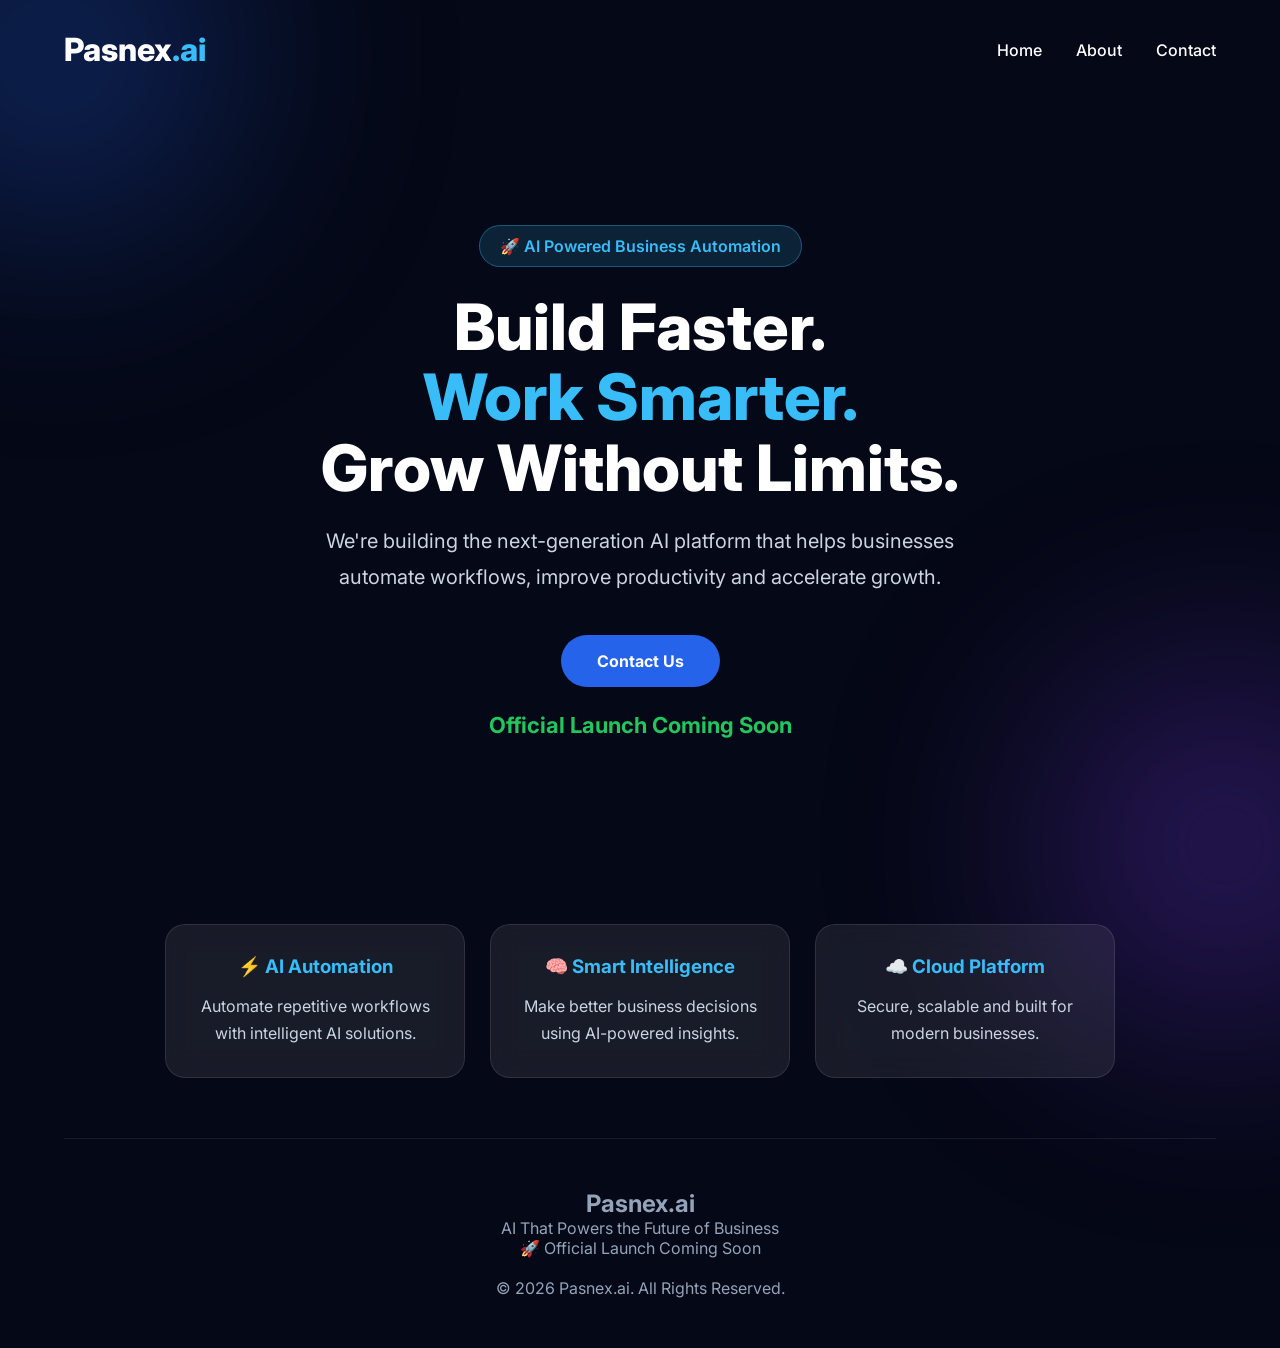
==== commit dbc6d4cc: "coming soon" ====
--- a/index.html
+++ b/index.html
@@ -1,4 +1,4 @@
-
+<!-- 
 <!DOCTYPE html>
 <html>
 <head>
@@ -237,4 +237,312 @@
 <script src="script.js"></script>
 
 </body>
+</html> -->
+
+
+
+<!DOCTYPE html>
+<html lang="en">
+<head>
+
+<meta charset="UTF-8">
+
+<meta name="viewport"
+content="width=device-width, initial-scale=1.0">
+
+<title>Pasnex.ai | Coming Soon</title>
+
+<link rel="preconnect"
+href="https://fonts.googleapis.com">
+
+<link rel="preconnect"
+href="https://fonts.gstatic.com"
+crossorigin>
+
+<link href="https://fonts.googleapis.com/css2?family=Inter:wght@400;600;700;800&display=swap"
+rel="stylesheet">
+
+<style>
+
+*{
+margin:0;
+padding:0;
+box-sizing:border-box;
+font-family:'Inter',sans-serif;
+}
+body{
+background:#050816;
+color:#ffffff;
+overflow-x:hidden;
+}
+
+.container{
+width:90%;
+max-width:1200px;
+margin:auto;
+}
+
+header{
+display:flex;
+justify-content:space-between;
+align-items:center;
+padding:30px 0;
+}
+
+.logo{
+font-size:32px;
+font-weight:800;
+}
+
+.logo span{
+color:#38bdf8;
+}nav a{
+color:#ffffff;
+text-decoration:none;
+margin-left:30px;
+font-weight:500;
+transition:.3s;
+}
+
+nav a:hover{
+color:#38bdf8;
+}
+
+body::before{
+content:"";
+position:fixed;
+width:350px;
+height:350px;
+background:#2563eb;
+top:-120px;
+left:-120px;
+border-radius:50%;
+filter:blur(120px);
+opacity:.35;
+z-index:-1;
+}
+
+body::after{
+content:"";
+position:fixed;
+width:350px;
+height:350px;
+background:#7c3aed;
+bottom:-120px;
+right:-120px;
+border-radius:50%;
+filter:blur(120px);
+opacity:.35;
+z-index:-1;
+}.hero{
+min-height:85vh;
+display:flex;
+justify-content:center;
+align-items:center;
+text-align:center;
+}
+
+.badge{
+display:inline-block;
+padding:10px 20px;
+background:rgba(56,189,248,.15);
+border:1px solid rgba(56,189,248,.35);
+border-radius:40px;
+color:#38bdf8;
+margin-bottom:25px;
+font-weight:600;
+}
+
+.hero h1{
+font-size:64px;
+font-weight:800;
+line-height:1.1;
+margin-bottom:20px;
+}
+
+.hero h1 span{
+color:#38bdf8;
+}
+
+.hero p{
+max-width:700px;
+margin:auto;
+font-size:20px;
+line-height:1.8;
+color:#cbd5e1;
+}.btn{
+display:inline-block;
+margin-top:40px;
+padding:16px 36px;
+background:#2563eb;
+color:#fff;
+text-decoration:none;
+border-radius:50px;
+font-weight:700;
+transition:.3s;
+}
+
+.btn:hover{
+transform:translateY(-4px);
+box-shadow:0 15px 35px rgba(37,99,235,.45);
+}
+
+.launch{
+margin-top:25px;
+font-size:22px;
+color:#22c55e;
+font-weight:700;
+}
+
+@media(max-width:768px){
+
+.hero h1{
+font-size:42px;
+}
+
+.hero p{
+font-size:17px;
+}
+
+header{
+flex-direction:column;
+gap:20px;
+}
+
+}
+
+</style>
+
+<body>
+
+<div class="container">
+
+<header>
+
+<div class="logo">
+Pasnex<span>.ai</span>
+</div>
+
+<nav>
+<a href="#">Home</a>
+<a href="#">About</a>
+<a href="#">Contact</a>
+</nav>
+
+</header>
+<section class="hero">
+
+<div>
+
+<div class="badge">
+🚀 AI Powered Business Automation
+</div>
+
+<h1>
+
+Build Faster.<br>
+
+<span>Work Smarter.</span><br>
+
+Grow Without Limits.
+
+</h1>
+
+<p>
+
+We're building the next-generation AI platform
+that helps businesses automate workflows,
+improve productivity and accelerate growth.
+
+</p>
+
+<a href="mailto:info@pasnex.com" class="btn">
+
+Contact Us
+
+</a>
+
+<div class="launch">
+
+Official Launch Coming Soon
+
+</div>
+
+</div>
+
+</section>
+<section class="features">
+
+<div class="feature">
+<h3>⚡ AI Automation</h3>
+<p>Automate repetitive workflows with intelligent AI solutions.</p>
+</div>
+
+<div class="feature">
+<h3>🧠 Smart Intelligence</h3>
+<p>Make better business decisions using AI-powered insights.</p>
+</div>
+
+<div class="feature">
+<h3>☁️ Cloud Platform</h3>
+<p>Secure, scalable and built for modern businesses.</p>
+</div>
+
+</section>
+<style>
+
+.features{
+display:flex;
+justify-content:center;
+gap:25px;
+flex-wrap:wrap;
+padding:60px 0;
+}
+
+.feature{
+width:300px;
+padding:30px;
+background:rgba(255,255,255,.08);
+border:1px solid rgba(255,255,255,.10);
+border-radius:20px;
+text-align:center;
+backdrop-filter:blur(15px);
+transition:.3s;
+}
+
+.feature:hover{
+transform:translateY(-8px);
+border-color:#38bdf8;
+box-shadow:0 15px 35px rgba(56,189,248,.25);
+}
+
+.feature h3{
+color:#38bdf8;
+margin-bottom:15px;
+}
+
+.feature p{
+color:#cbd5e1;
+line-height:1.7;
+}
+
+footer{
+text-align:center;
+padding:50px 20px;
+border-top:1px solid rgba(255,255,255,.08);
+color:#94a3b8;
+}
+
+</style>
+
+<footer>
+<h2>Pasnex.ai</h2>
+<p>AI That Powers the Future of Business</p>
+<p>🚀 Official Launch Coming Soon</p>
+<p style="margin-top:20px;">© 2026 Pasnex.ai. All Rights Reserved.</p>
+</footer>
+
+</div>
+
+</body>
 </html>
--- a/style.css
+++ b/style.css
@@ -1,6 +1,4 @@
-/* ==========================================
-   PASNEX.AI - CLEAN CSS
-========================================== */
+/*
 
 *{
     margin:0;
@@ -56,9 +54,7 @@
 .menu a:hover{
     color:#ffd54f;
 }
-/* ==========================================
-   PART 2 - HERO SECTION
-========================================== */
+
 
 .hero-content{
     max-width:700px;
@@ -125,9 +121,7 @@
     background:#ffffff;
     color:#111827;
 }
-/* ==========================================
-   PART 3 - SERVICES
-========================================== */
+
 
 .services{
     padding:80px 8%;
@@ -179,9 +173,7 @@
     line-height:1.8;
     font-size:16px;
 }
-/* ==========================================
-   PART 4 - ABOUT / STATS / WHY
-========================================== */
+
 
 .about{
     padding:80px 8%;
@@ -203,7 +195,7 @@
     line-height:1.8;
 }
 
-/* ===== Statistics ===== */
+
 
 .stats{
     display:grid;
@@ -235,7 +227,7 @@
     color:#e2e8f0;
 }
 
-/* ===== Why Choose ===== */
+
 
 .why{
     padding:80px 8%;
@@ -278,11 +270,7 @@
     color:#475569;
     line-height:1.8;
 }
-/* ==========================================
-   PART 5 - CONTACT / FOOTER / RESPONSIVE
-========================================== */
-
-/* CONTACT */
+
 
 .contact{
     padding:80px 8%;
@@ -317,7 +305,7 @@
     margin-bottom:20px;
 }
 
-/* FOOTER */
+
 
 footer{
     width:100%;
@@ -333,7 +321,7 @@
     color:#cbd5e1;
 }
 
-/* MOBILE RESPONSIVE */
+
 
 @media (max-width:768px){
 
@@ -383,4 +371,418 @@
     .why-card{
         padding:25px;
     }
-}+} */
+
+
+
+
+
+*{
+    margin:0;
+    padding:0;
+    box-sizing:border-box;
+}
+
+body{
+    font-family:Arial, sans-serif;
+    background:#f4f7fb;
+    color:#333;
+}
+
+.hero{
+    background:linear-gradient(135deg,#0f172a,#2563eb);
+    color:white;
+    padding:40px 60px 80px;
+}
+
+nav{
+    display:flex;
+    justify-content:space-between;
+    align-items:center;
+}
+
+nav h1{
+    font-size:36px;
+}
+
+.menu a{
+    color:white;
+    text-decoration:none;
+    margin-left:25px;
+    font-size:18px;
+    transition:0.3s;
+}
+
+.menu a:hover{
+    color:#ffd54f;
+}
+
+.hero-content{
+    max-width:700px;
+    margin-top:80px;
+}
+
+.hero-content h2{
+    font-size:48px;
+    margin-bottom:25px;
+}
+
+.hero-content p{
+    font-size:20px;
+    line-height:1.7;
+}
+
+button{
+    margin-top:25px;
+    background:#ffd54f;
+    color:#111;
+    border:none;
+    padding:15px 30px;
+    border-radius:8px;
+    font-size:18px;
+    cursor:pointer;
+}
+
+.services{
+    padding:70px 40px;
+    text-align:center;
+}
+
+.cards{
+    display:flex;
+    justify-content:center;
+    gap:25px;
+    flex-wrap:wrap;
+    margin-top:35px;
+}
+
+.card{
+    background:white;
+    width:300px;
+    padding:25px;
+    border-radius:12px;
+    box-shadow:0 5px 15px rgba(0,0,0,0.1);
+}
+
+.about{
+    padding:70px 40px;
+    text-align:center;
+    background:white;
+}
+
+.contact{
+    padding:70px 40px;
+    text-align:center;
+    background:#eef4ff;
+}
+
+footer{
+    background:#0f172a;
+    color:white;
+    text-align:center;
+    padding:25px;
+}.hero-buttons{
+    margin-top:30px;
+}
+
+.primary-btn{
+    background:#2563eb;
+    color:white;
+    border:none;
+    padding:15px 35px;
+    border-radius:8px;
+    font-size:16px;
+    cursor:pointer;
+    margin-right:15px;
+}
+
+.primary-btn:hover{
+    background:#1d4ed8;
+}
+
+.secondary-btn{
+    background:transparent;
+    color:white;
+    border:2px solid white;
+    padding:15px 35px;
+    border-radius:8px;
+    font-size:16px;
+    cursor:pointer;
+}
+
+.secondary-btn:hover{
+    background:white;
+    color:#111827;
+}.about {
+    padding: 80px 10%;
+}
+
+.about h2 {
+    margin-bottom: 20px;
+}
+
+.about p {
+    margin-top: 20px;
+    line-height: 1.8;
+}.services{
+    padding:80px 10%;
+    text-align:center;
+}
+
+.services h2{
+    font-size:36px;
+    margin-bottom:50px;
+}
+
+.services-grid{
+    display:grid;
+    grid-template-columns:repeat(auto-fit,minmax(250px,1fr));
+    gap:30px;
+}
+
+.card{
+    background:#1e293b;
+    color:white;
+    padding:30px;
+    border-radius:15px;
+    transition:.3s;
+}
+
+.card:hover{
+    transform:translateY(-10px);
+}
+
+.card h3{
+    margin-bottom:15px;
+}
+
+.card p{
+    line-height:1.7;
+}
+.hero {
+    min-height: 100vh;
+    display: flex;
+    flex-direction: column;
+    justify-content: center;
+    align-items: center;
+    text-align: center;
+    padding: 40px;
+    background: #050816;
+    color: white;
+}
+
+.hero h1 {
+    font-size: 60px;
+    font-weight: 800;
+}
+
+.hero h2 {
+    font-size: 32px;
+    margin: 20px 0;
+}
+
+.hero p {
+    max-width: 700px;
+    font-size: 18px;
+    line-height: 1.6;
+    color: #cbd5e1;
+}
+
+.btn {
+    margin-top: 30px;
+    padding: 14px 35px;
+    background: #2563eb;
+    color: white;
+    text-decoration: none;
+    border-radius: 30px;
+    font-weight: bold;
+}
+
+.coming-soon {
+    margin-top: 40px;
+    color: #38bdf8;
+} 
+*{
+    margin:0;
+    padding:0;
+    box-sizing:border-box;
+}
+
+body{
+    font-family:Arial, sans-serif;
+    background:#f4f7fb;
+    color:#333;
+}
+
+.hero{
+    background:linear-gradient(135deg,#0f172a,#2563eb);
+    color:white;
+    padding:40px 60px 80px;
+}
+
+nav{
+    display:flex;
+    justify-content:space-between;
+    align-items:center;
+}
+
+nav h1{
+    font-size:36px;
+}
+
+.menu a{
+    color:white;
+    text-decoration:none;
+    margin-left:25px;
+    font-size:18px;
+    transition:0.3s;
+}
+
+.menu a:hover{
+    color:#ffd54f;
+}
+
+.hero-content{
+    max-width:700px;
+    margin-top:80px;
+}
+
+.hero-content h2{
+    font-size:48px;
+    margin-bottom:25px;
+}
+
+.hero-content p{
+    font-size:20px;
+    line-height:1.7;
+}
+
+button{
+    margin-top:25px;
+    background:#ffd54f;
+    color:#111;
+    border:none;
+    padding:15px 30px;
+    border-radius:8px;
+    font-size:18px;
+    cursor:pointer;
+}
+
+.services{
+    padding:70px 40px;
+    text-align:center;
+}
+
+.cards{
+    display:flex;
+    justify-content:center;
+    gap:25px;
+    flex-wrap:wrap;
+    margin-top:35px;
+}
+
+.card{
+    background:white;
+    width:300px;
+    padding:25px;
+    border-radius:12px;
+    box-shadow:0 5px 15px rgba(0,0,0,0.1);
+}
+
+.about{
+    padding:70px 40px;
+    text-align:center;
+    background:white;
+}
+
+.contact{
+    padding:70px 40px;
+    text-align:center;
+    background:#eef4ff;
+}
+
+footer{
+    background:#0f172a;
+    color:white;
+    text-align:center;
+    padding:25px;
+}.hero-buttons{
+    margin-top:30px;
+}
+
+.primary-btn{
+    background:#2563eb;
+    color:white;
+    border:none;
+    padding:15px 35px;
+    border-radius:8px;
+    font-size:16px;
+    cursor:pointer;
+    margin-right:15px;
+}
+
+.primary-btn:hover{
+    background:#1d4ed8;
+}
+
+.secondary-btn{
+    background:transparent;
+    color:white;
+    border:2px solid white;
+    padding:15px 35px;
+    border-radius:8px;
+    font-size:16px;
+    cursor:pointer;
+}
+
+.secondary-btn:hover{
+    background:white;
+    color:#111827;
+}.about {
+    padding: 80px 10%;
+}
+
+.about h2 {
+    margin-bottom: 20px;
+}
+
+.about p {
+    margin-top: 20px;
+    line-height: 1.8;
+}.services{
+    padding:80px 10%;
+    text-align:center;
+}
+
+.services h2{
+    font-size:36px;
+    margin-bottom:50px;
+}
+
+.services-grid{
+    display:grid;
+    grid-template-columns:repeat(auto-fit,minmax(250px,1fr));
+    gap:30px;
+}
+
+.card{
+    background:#1e293b;
+    color:white;
+    padding:30px;
+    border-radius:15px;
+    transition:.3s;
+}
+
+.card:hover{
+    transform:translateY(-10px);
+}
+
+.card h3{
+    margin-bottom:15px;
+}
+
+.card p{
+    line-height:1.7;
+}.hero{
+    min-height:100vh;
+   background: linear-gradient(135deg, #667eea, #764ba2);} */
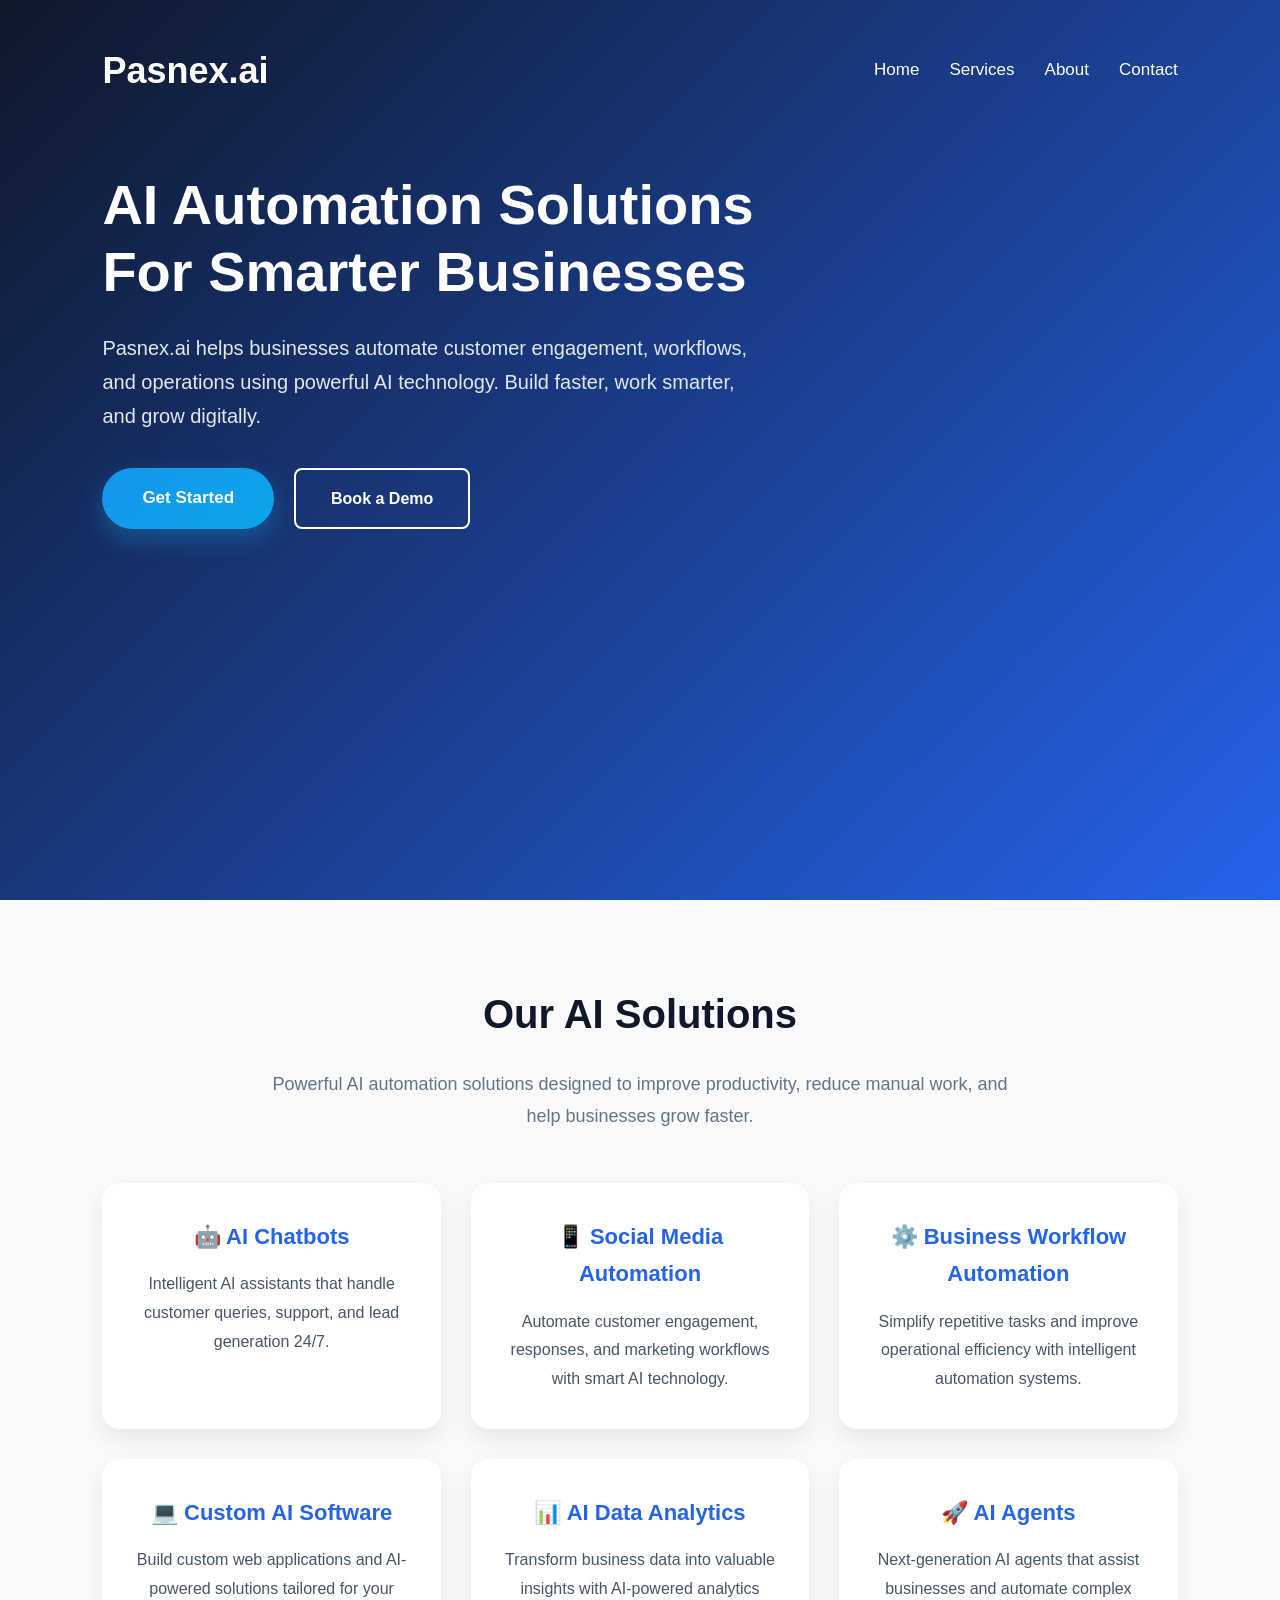
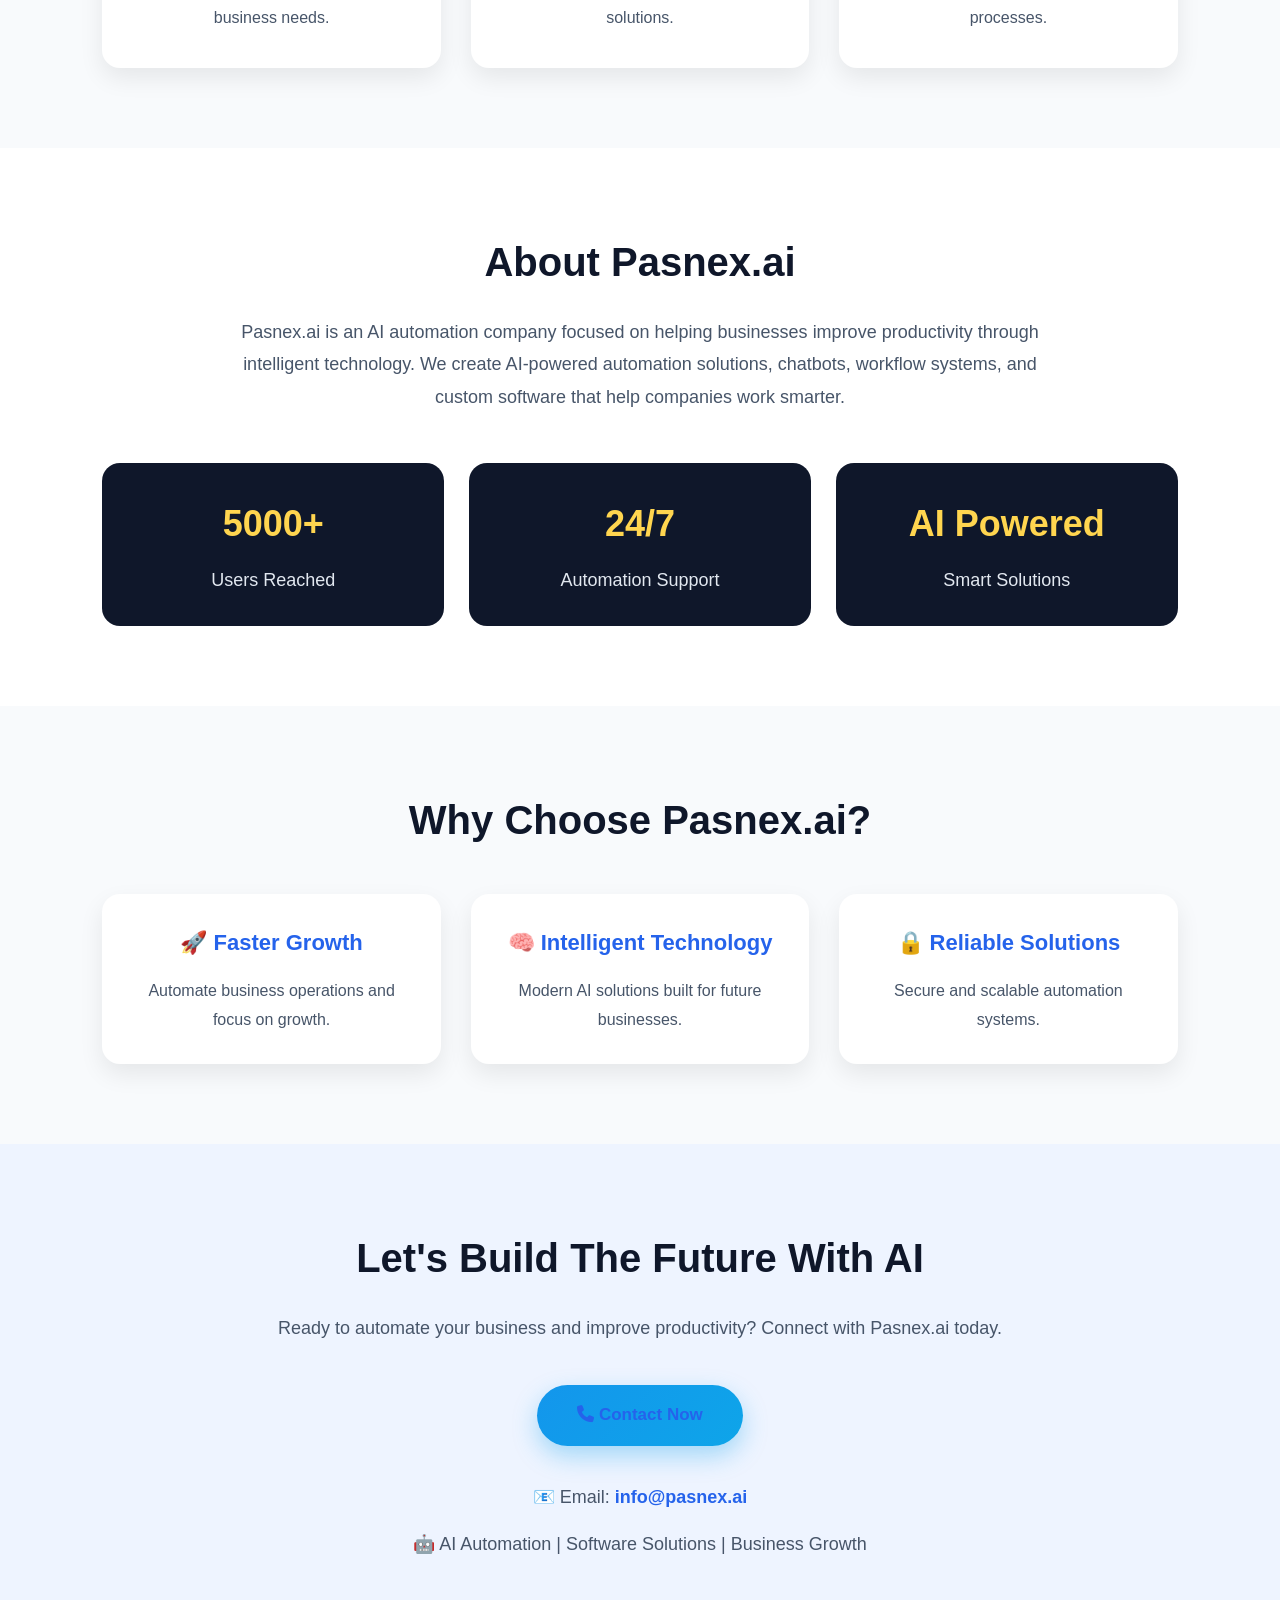
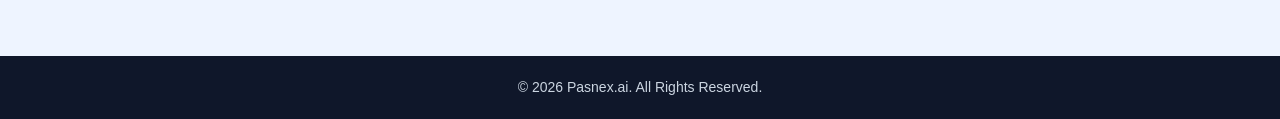
==== commit 073a5f1b: "newn" ====
--- a/index.html
+++ b/index.html
@@ -1,4 +1,4 @@
-<!-- 
+
 <!DOCTYPE html>
 <html>
 <head>
@@ -237,312 +237,4 @@
 <script src="script.js"></script>
 
 </body>
-</html> -->
-
-
-
-<!DOCTYPE html>
-<html lang="en">
-<head>
-
-<meta charset="UTF-8">
-
-<meta name="viewport"
-content="width=device-width, initial-scale=1.0">
-
-<title>Pasnex.ai | Coming Soon</title>
-
-<link rel="preconnect"
-href="https://fonts.googleapis.com">
-
-<link rel="preconnect"
-href="https://fonts.gstatic.com"
-crossorigin>
-
-<link href="https://fonts.googleapis.com/css2?family=Inter:wght@400;600;700;800&display=swap"
-rel="stylesheet">
-
-<style>
-
-*{
-margin:0;
-padding:0;
-box-sizing:border-box;
-font-family:'Inter',sans-serif;
-}
-body{
-background:#050816;
-color:#ffffff;
-overflow-x:hidden;
-}
-
-.container{
-width:90%;
-max-width:1200px;
-margin:auto;
-}
-
-header{
-display:flex;
-justify-content:space-between;
-align-items:center;
-padding:30px 0;
-}
-
-.logo{
-font-size:32px;
-font-weight:800;
-}
-
-.logo span{
-color:#38bdf8;
-}nav a{
-color:#ffffff;
-text-decoration:none;
-margin-left:30px;
-font-weight:500;
-transition:.3s;
-}
-
-nav a:hover{
-color:#38bdf8;
-}
-
-body::before{
-content:"";
-position:fixed;
-width:350px;
-height:350px;
-background:#2563eb;
-top:-120px;
-left:-120px;
-border-radius:50%;
-filter:blur(120px);
-opacity:.35;
-z-index:-1;
-}
-
-body::after{
-content:"";
-position:fixed;
-width:350px;
-height:350px;
-background:#7c3aed;
-bottom:-120px;
-right:-120px;
-border-radius:50%;
-filter:blur(120px);
-opacity:.35;
-z-index:-1;
-}.hero{
-min-height:85vh;
-display:flex;
-justify-content:center;
-align-items:center;
-text-align:center;
-}
-
-.badge{
-display:inline-block;
-padding:10px 20px;
-background:rgba(56,189,248,.15);
-border:1px solid rgba(56,189,248,.35);
-border-radius:40px;
-color:#38bdf8;
-margin-bottom:25px;
-font-weight:600;
-}
-
-.hero h1{
-font-size:64px;
-font-weight:800;
-line-height:1.1;
-margin-bottom:20px;
-}
-
-.hero h1 span{
-color:#38bdf8;
-}
-
-.hero p{
-max-width:700px;
-margin:auto;
-font-size:20px;
-line-height:1.8;
-color:#cbd5e1;
-}.btn{
-display:inline-block;
-margin-top:40px;
-padding:16px 36px;
-background:#2563eb;
-color:#fff;
-text-decoration:none;
-border-radius:50px;
-font-weight:700;
-transition:.3s;
-}
-
-.btn:hover{
-transform:translateY(-4px);
-box-shadow:0 15px 35px rgba(37,99,235,.45);
-}
-
-.launch{
-margin-top:25px;
-font-size:22px;
-color:#22c55e;
-font-weight:700;
-}
-
-@media(max-width:768px){
-
-.hero h1{
-font-size:42px;
-}
-
-.hero p{
-font-size:17px;
-}
-
-header{
-flex-direction:column;
-gap:20px;
-}
-
-}
-
-</style>
-
-<body>
-
-<div class="container">
-
-<header>
-
-<div class="logo">
-Pasnex<span>.ai</span>
-</div>
-
-<nav>
-<a href="#">Home</a>
-<a href="#">About</a>
-<a href="#">Contact</a>
-</nav>
-
-</header>
-<section class="hero">
-
-<div>
-
-<div class="badge">
-🚀 AI Powered Business Automation
-</div>
-
-<h1>
-
-Build Faster.<br>
-
-<span>Work Smarter.</span><br>
-
-Grow Without Limits.
-
-</h1>
-
-<p>
-
-We're building the next-generation AI platform
-that helps businesses automate workflows,
-improve productivity and accelerate growth.
-
-</p>
-
-<a href="mailto:info@pasnex.com" class="btn">
-
-Contact Us
-
-</a>
-
-<div class="launch">
-
-Official Launch Coming Soon
-
-</div>
-
-</div>
-
-</section>
-<section class="features">
-
-<div class="feature">
-<h3>⚡ AI Automation</h3>
-<p>Automate repetitive workflows with intelligent AI solutions.</p>
-</div>
-
-<div class="feature">
-<h3>🧠 Smart Intelligence</h3>
-<p>Make better business decisions using AI-powered insights.</p>
-</div>
-
-<div class="feature">
-<h3>☁️ Cloud Platform</h3>
-<p>Secure, scalable and built for modern businesses.</p>
-</div>
-
-</section>
-<style>
-
-.features{
-display:flex;
-justify-content:center;
-gap:25px;
-flex-wrap:wrap;
-padding:60px 0;
-}
-
-.feature{
-width:300px;
-padding:30px;
-background:rgba(255,255,255,.08);
-border:1px solid rgba(255,255,255,.10);
-border-radius:20px;
-text-align:center;
-backdrop-filter:blur(15px);
-transition:.3s;
-}
-
-.feature:hover{
-transform:translateY(-8px);
-border-color:#38bdf8;
-box-shadow:0 15px 35px rgba(56,189,248,.25);
-}
-
-.feature h3{
-color:#38bdf8;
-margin-bottom:15px;
-}
-
-.feature p{
-color:#cbd5e1;
-line-height:1.7;
-}
-
-footer{
-text-align:center;
-padding:50px 20px;
-border-top:1px solid rgba(255,255,255,.08);
-color:#94a3b8;
-}
-
-</style>
-
-<footer>
-<h2>Pasnex.ai</h2>
-<p>AI That Powers the Future of Business</p>
-<p>🚀 Official Launch Coming Soon</p>
-<p style="margin-top:20px;">© 2026 Pasnex.ai. All Rights Reserved.</p>
-</footer>
-
-</div>
-
-</body>
 </html>
--- a/style.css
+++ b/style.css
@@ -1,4 +1,4 @@
-/*
+
 
 *{
     margin:0;
@@ -305,7 +305,7 @@
     margin-bottom:20px;
 }
 
-
+/* FOOTER */
 
 footer{
     width:100%;
@@ -321,7 +321,7 @@
     color:#cbd5e1;
 }
 
-
+/* MOBILE RESPONSIVE */
 
 @media (max-width:768px){
 
@@ -371,418 +371,4 @@
     .why-card{
         padding:25px;
     }
-} */
-
-
-
-
-
-*{
-    margin:0;
-    padding:0;
-    box-sizing:border-box;
-}
-
-body{
-    font-family:Arial, sans-serif;
-    background:#f4f7fb;
-    color:#333;
-}
-
-.hero{
-    background:linear-gradient(135deg,#0f172a,#2563eb);
-    color:white;
-    padding:40px 60px 80px;
-}
-
-nav{
-    display:flex;
-    justify-content:space-between;
-    align-items:center;
-}
-
-nav h1{
-    font-size:36px;
-}
-
-.menu a{
-    color:white;
-    text-decoration:none;
-    margin-left:25px;
-    font-size:18px;
-    transition:0.3s;
-}
-
-.menu a:hover{
-    color:#ffd54f;
-}
-
-.hero-content{
-    max-width:700px;
-    margin-top:80px;
-}
-
-.hero-content h2{
-    font-size:48px;
-    margin-bottom:25px;
-}
-
-.hero-content p{
-    font-size:20px;
-    line-height:1.7;
-}
-
-button{
-    margin-top:25px;
-    background:#ffd54f;
-    color:#111;
-    border:none;
-    padding:15px 30px;
-    border-radius:8px;
-    font-size:18px;
-    cursor:pointer;
-}
-
-.services{
-    padding:70px 40px;
-    text-align:center;
-}
-
-.cards{
-    display:flex;
-    justify-content:center;
-    gap:25px;
-    flex-wrap:wrap;
-    margin-top:35px;
-}
-
-.card{
-    background:white;
-    width:300px;
-    padding:25px;
-    border-radius:12px;
-    box-shadow:0 5px 15px rgba(0,0,0,0.1);
-}
-
-.about{
-    padding:70px 40px;
-    text-align:center;
-    background:white;
-}
-
-.contact{
-    padding:70px 40px;
-    text-align:center;
-    background:#eef4ff;
-}
-
-footer{
-    background:#0f172a;
-    color:white;
-    text-align:center;
-    padding:25px;
-}.hero-buttons{
-    margin-top:30px;
-}
-
-.primary-btn{
-    background:#2563eb;
-    color:white;
-    border:none;
-    padding:15px 35px;
-    border-radius:8px;
-    font-size:16px;
-    cursor:pointer;
-    margin-right:15px;
-}
-
-.primary-btn:hover{
-    background:#1d4ed8;
-}
-
-.secondary-btn{
-    background:transparent;
-    color:white;
-    border:2px solid white;
-    padding:15px 35px;
-    border-radius:8px;
-    font-size:16px;
-    cursor:pointer;
-}
-
-.secondary-btn:hover{
-    background:white;
-    color:#111827;
-}.about {
-    padding: 80px 10%;
-}
-
-.about h2 {
-    margin-bottom: 20px;
-}
-
-.about p {
-    margin-top: 20px;
-    line-height: 1.8;
-}.services{
-    padding:80px 10%;
-    text-align:center;
-}
-
-.services h2{
-    font-size:36px;
-    margin-bottom:50px;
-}
-
-.services-grid{
-    display:grid;
-    grid-template-columns:repeat(auto-fit,minmax(250px,1fr));
-    gap:30px;
-}
-
-.card{
-    background:#1e293b;
-    color:white;
-    padding:30px;
-    border-radius:15px;
-    transition:.3s;
-}
-
-.card:hover{
-    transform:translateY(-10px);
-}
-
-.card h3{
-    margin-bottom:15px;
-}
-
-.card p{
-    line-height:1.7;
-}
-.hero {
-    min-height: 100vh;
-    display: flex;
-    flex-direction: column;
-    justify-content: center;
-    align-items: center;
-    text-align: center;
-    padding: 40px;
-    background: #050816;
-    color: white;
-}
-
-.hero h1 {
-    font-size: 60px;
-    font-weight: 800;
-}
-
-.hero h2 {
-    font-size: 32px;
-    margin: 20px 0;
-}
-
-.hero p {
-    max-width: 700px;
-    font-size: 18px;
-    line-height: 1.6;
-    color: #cbd5e1;
-}
-
-.btn {
-    margin-top: 30px;
-    padding: 14px 35px;
-    background: #2563eb;
-    color: white;
-    text-decoration: none;
-    border-radius: 30px;
-    font-weight: bold;
-}
-
-.coming-soon {
-    margin-top: 40px;
-    color: #38bdf8;
-} 
-*{
-    margin:0;
-    padding:0;
-    box-sizing:border-box;
-}
-
-body{
-    font-family:Arial, sans-serif;
-    background:#f4f7fb;
-    color:#333;
-}
-
-.hero{
-    background:linear-gradient(135deg,#0f172a,#2563eb);
-    color:white;
-    padding:40px 60px 80px;
-}
-
-nav{
-    display:flex;
-    justify-content:space-between;
-    align-items:center;
-}
-
-nav h1{
-    font-size:36px;
-}
-
-.menu a{
-    color:white;
-    text-decoration:none;
-    margin-left:25px;
-    font-size:18px;
-    transition:0.3s;
-}
-
-.menu a:hover{
-    color:#ffd54f;
-}
-
-.hero-content{
-    max-width:700px;
-    margin-top:80px;
-}
-
-.hero-content h2{
-    font-size:48px;
-    margin-bottom:25px;
-}
-
-.hero-content p{
-    font-size:20px;
-    line-height:1.7;
-}
-
-button{
-    margin-top:25px;
-    background:#ffd54f;
-    color:#111;
-    border:none;
-    padding:15px 30px;
-    border-radius:8px;
-    font-size:18px;
-    cursor:pointer;
-}
-
-.services{
-    padding:70px 40px;
-    text-align:center;
-}
-
-.cards{
-    display:flex;
-    justify-content:center;
-    gap:25px;
-    flex-wrap:wrap;
-    margin-top:35px;
-}
-
-.card{
-    background:white;
-    width:300px;
-    padding:25px;
-    border-radius:12px;
-    box-shadow:0 5px 15px rgba(0,0,0,0.1);
-}
-
-.about{
-    padding:70px 40px;
-    text-align:center;
-    background:white;
-}
-
-.contact{
-    padding:70px 40px;
-    text-align:center;
-    background:#eef4ff;
-}
-
-footer{
-    background:#0f172a;
-    color:white;
-    text-align:center;
-    padding:25px;
-}.hero-buttons{
-    margin-top:30px;
-}
-
-.primary-btn{
-    background:#2563eb;
-    color:white;
-    border:none;
-    padding:15px 35px;
-    border-radius:8px;
-    font-size:16px;
-    cursor:pointer;
-    margin-right:15px;
-}
-
-.primary-btn:hover{
-    background:#1d4ed8;
-}
-
-.secondary-btn{
-    background:transparent;
-    color:white;
-    border:2px solid white;
-    padding:15px 35px;
-    border-radius:8px;
-    font-size:16px;
-    cursor:pointer;
-}
-
-.secondary-btn:hover{
-    background:white;
-    color:#111827;
-}.about {
-    padding: 80px 10%;
-}
-
-.about h2 {
-    margin-bottom: 20px;
-}
-
-.about p {
-    margin-top: 20px;
-    line-height: 1.8;
-}.services{
-    padding:80px 10%;
-    text-align:center;
-}
-
-.services h2{
-    font-size:36px;
-    margin-bottom:50px;
-}
-
-.services-grid{
-    display:grid;
-    grid-template-columns:repeat(auto-fit,minmax(250px,1fr));
-    gap:30px;
-}
-
-.card{
-    background:#1e293b;
-    color:white;
-    padding:30px;
-    border-radius:15px;
-    transition:.3s;
-}
-
-.card:hover{
-    transform:translateY(-10px);
-}
-
-.card h3{
-    margin-bottom:15px;
-}
-
-.card p{
-    line-height:1.7;
-}.hero{
-    min-height:100vh;
-   background: linear-gradient(135deg, #667eea, #764ba2);} */
+} */
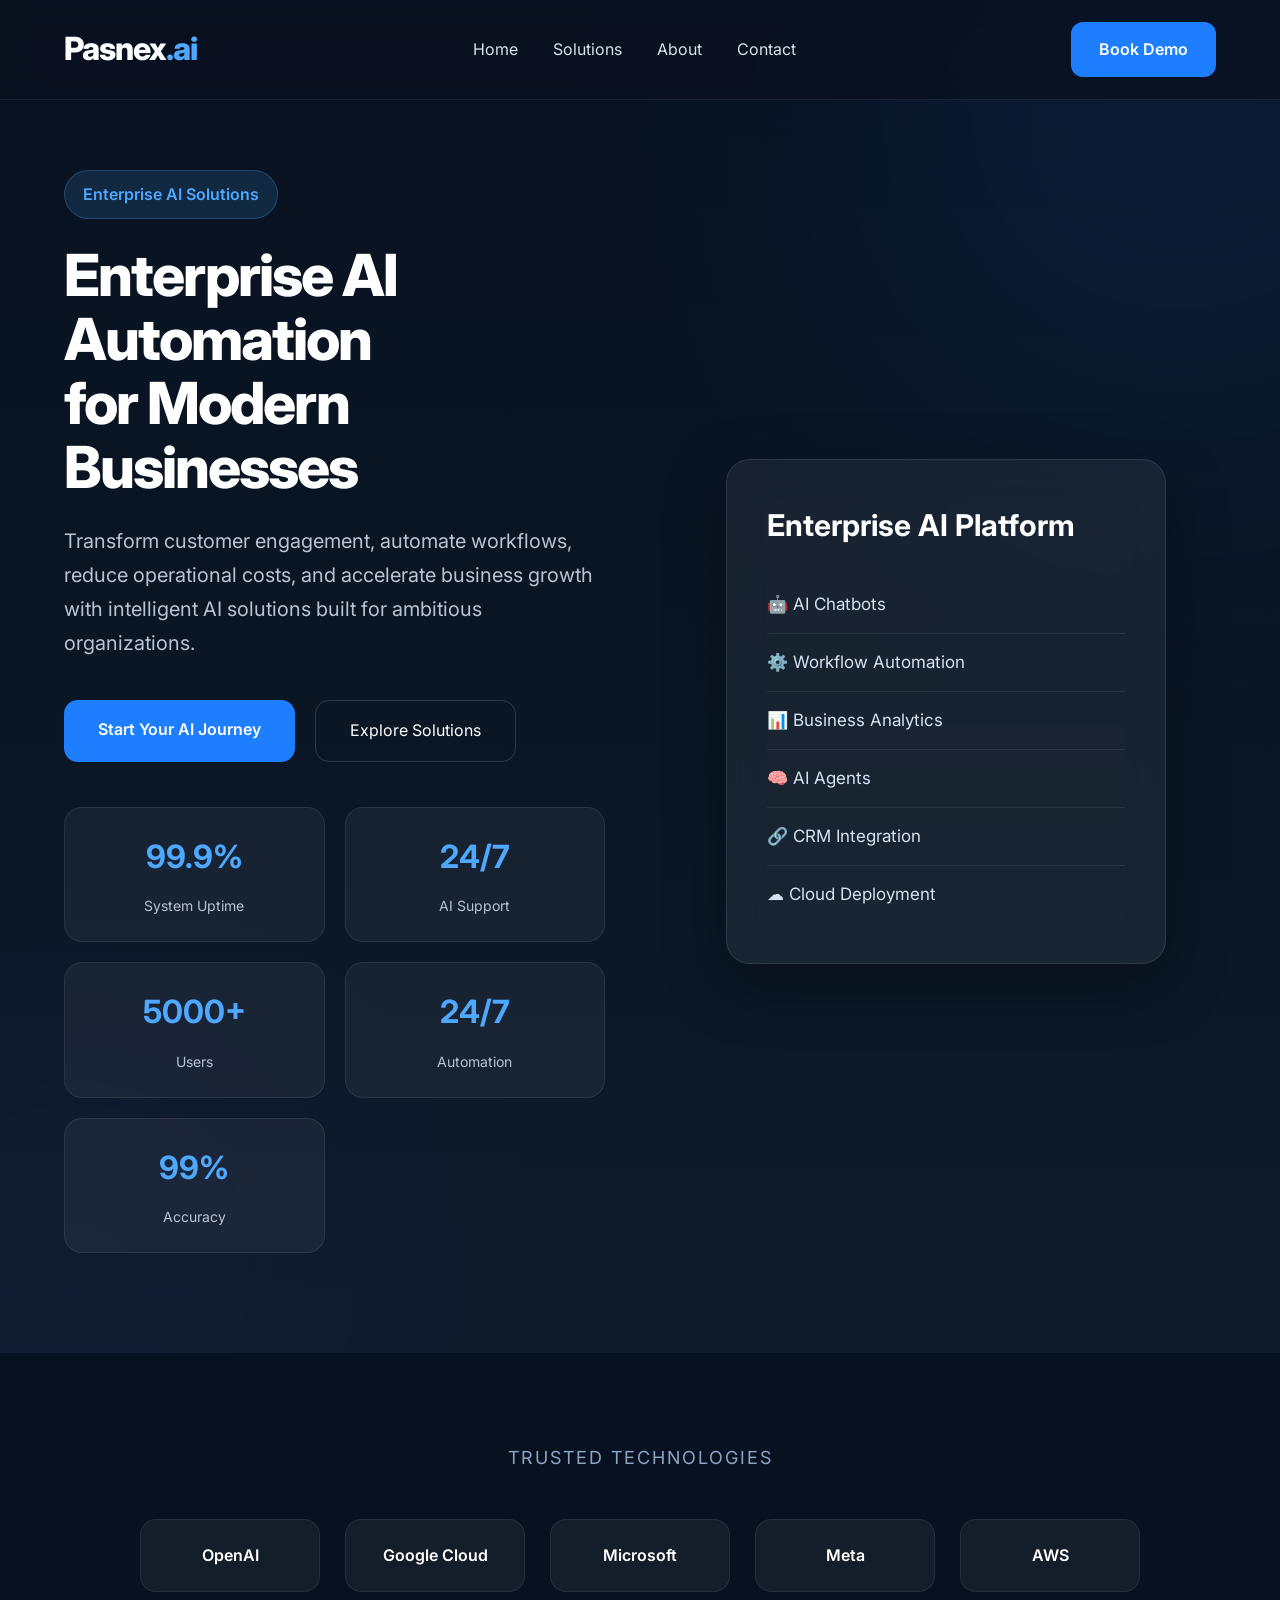
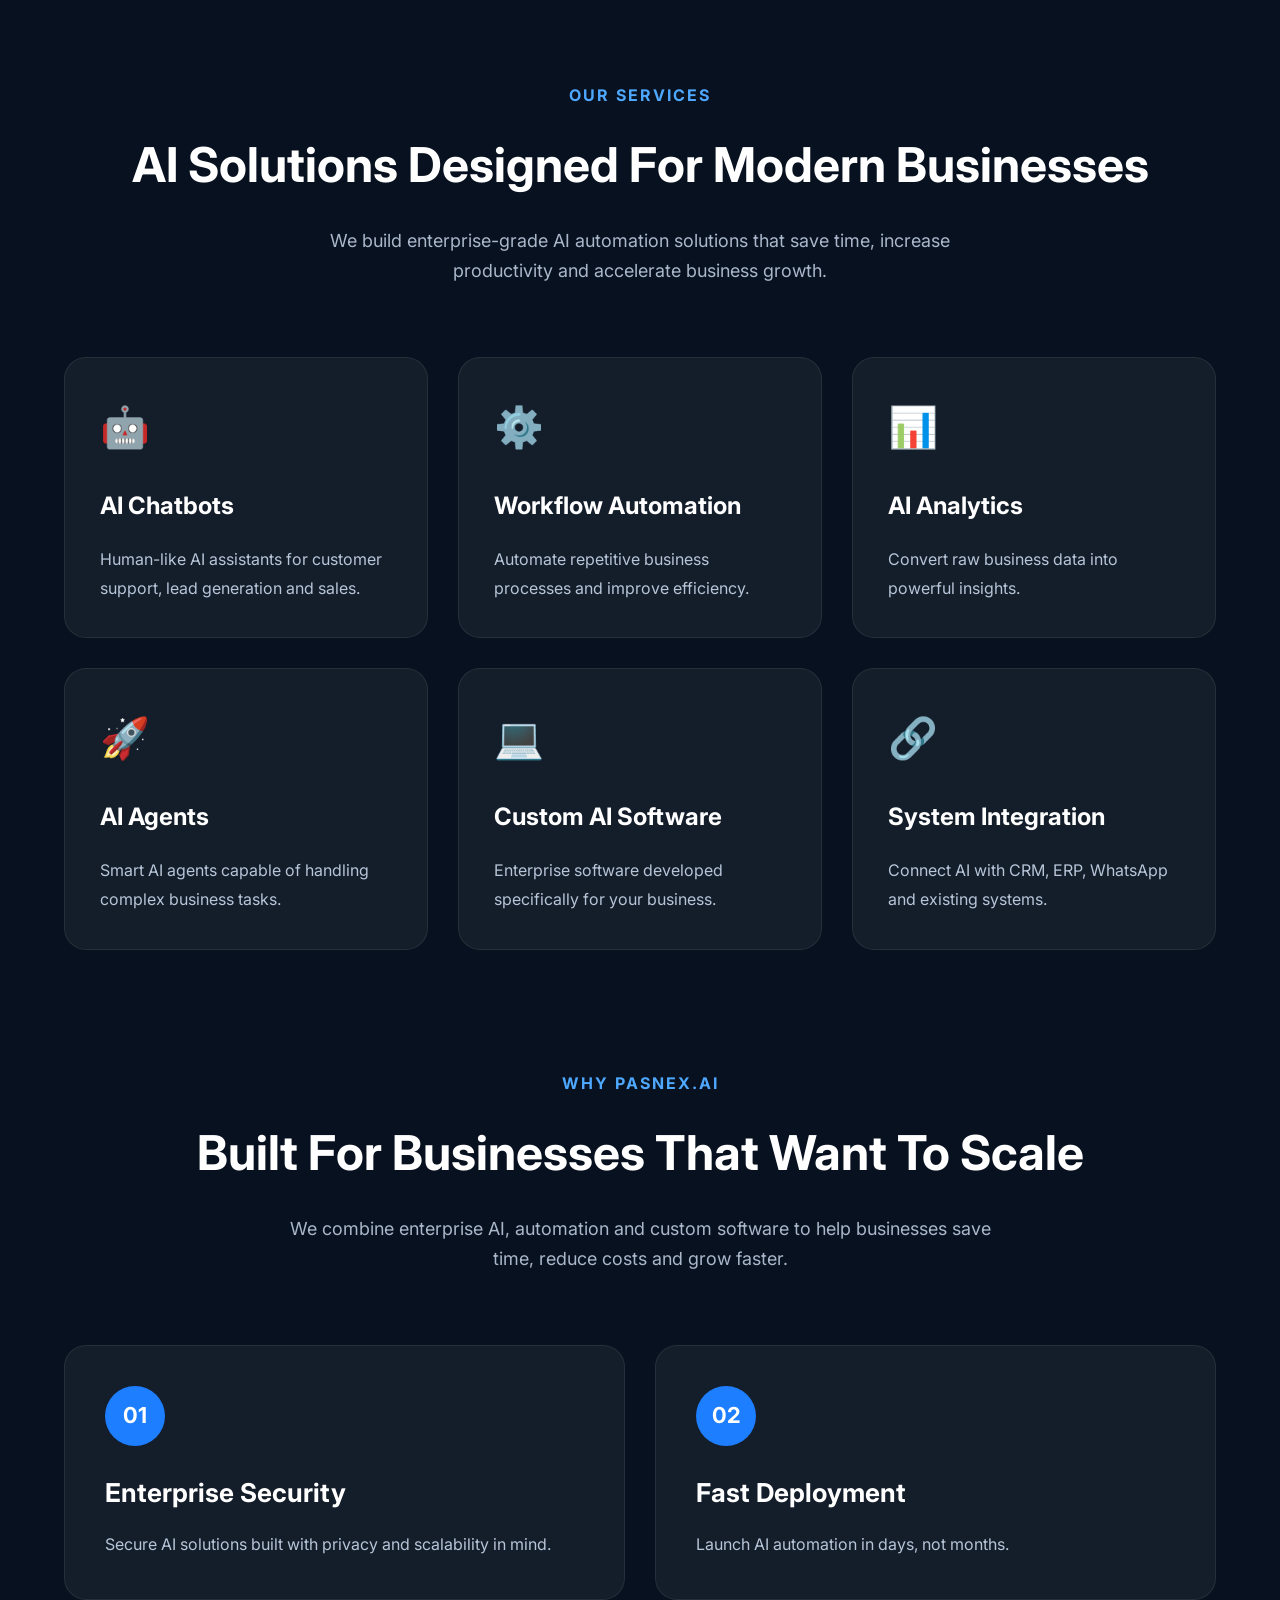
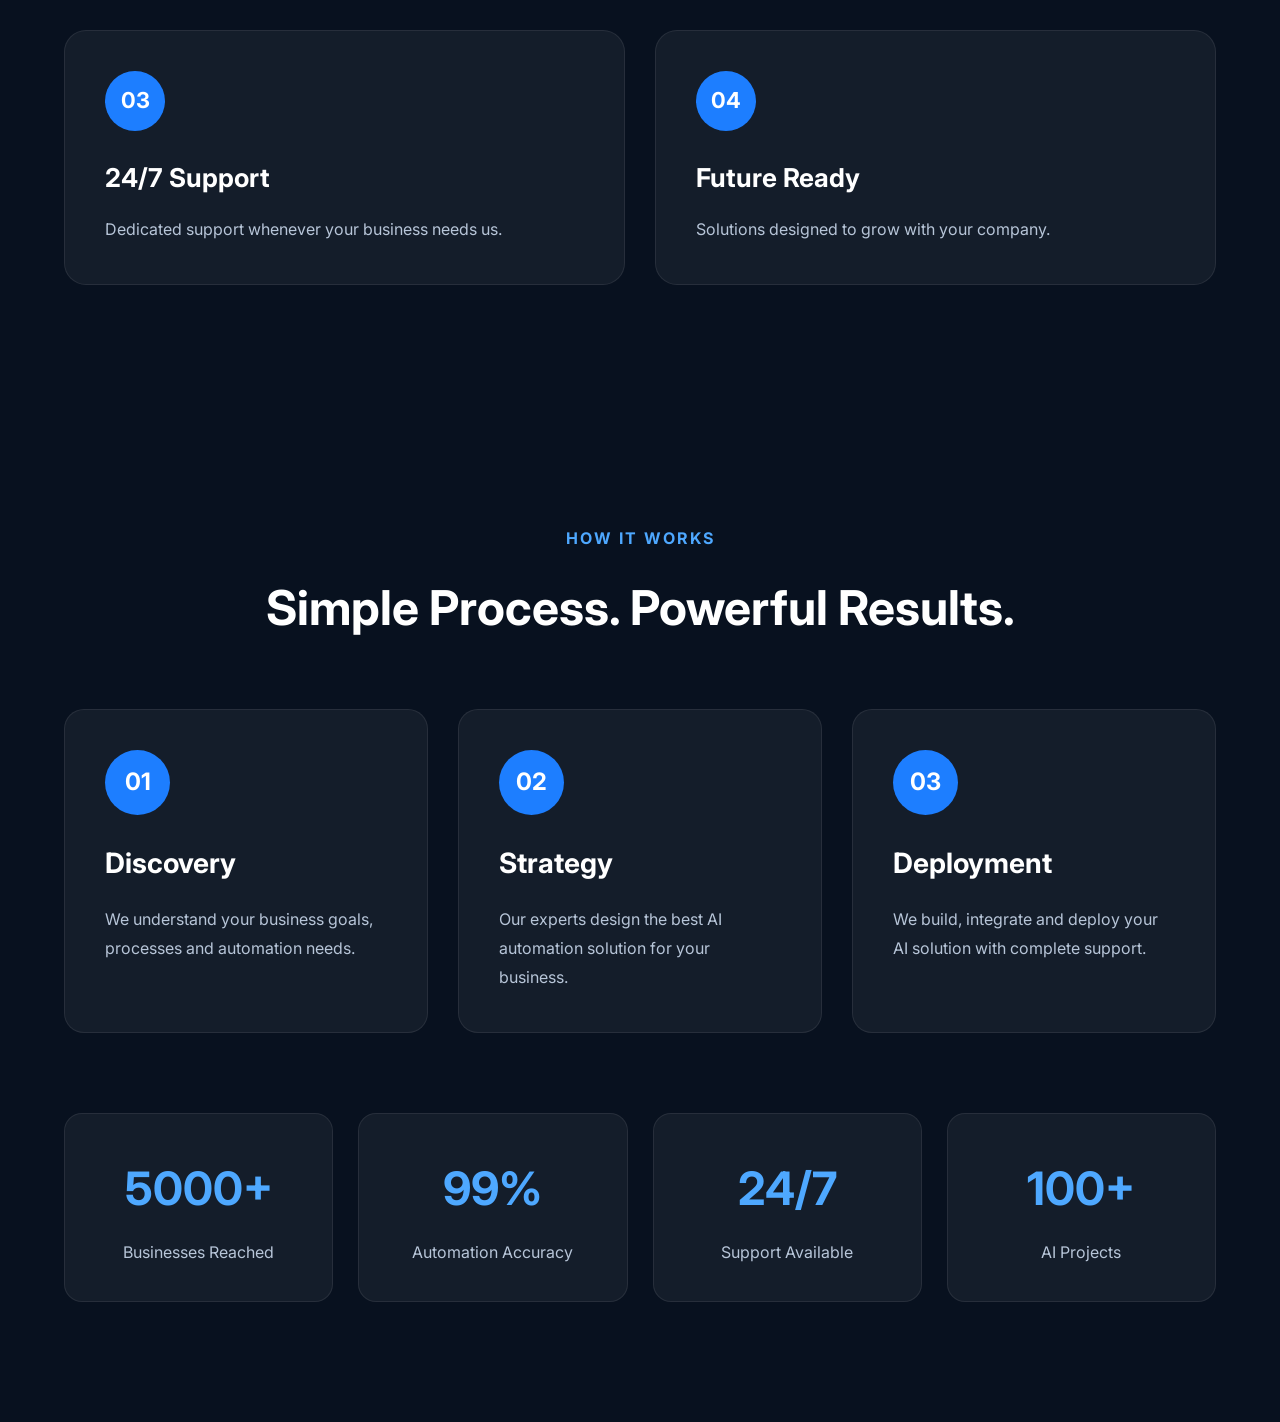
==== commit 022befd4: "newn" ====
--- a/index.html
+++ b/index.html
@@ -1,240 +1,505 @@
-
 <!DOCTYPE html>
-<html>
+<html lang="en">
+
 <head>
-    <title>Pasnex.ai | AI Automation Solutions</title>
-
-    <link rel="stylesheet" href="https://cdnjs.cloudflare.com/ajax/libs/font-awesome/6.7.2/css/all.min.css">
+    <meta charset="UTF-8">
+    <meta name="viewport" content="width=device-width, initial-scale=1.0">
+
+    <title>Pasnex.ai | Enterprise AI Automation</title>
+
+    <meta name="description"
+        content="Pasnex.ai helps businesses automate workflows, customer engagement and operations with enterprise AI solutions.">
 
     <link rel="stylesheet" href="style.css">
+
+    <link rel="preconnect" href="https://fonts.googleapis.com">
+    <link rel="preconnect" href="https://fonts.gstatic.com" crossorigin>
+
+    <link href="https://fonts.googleapis.com/css2?family=Inter:wght@300;400;500;600;700;800&display=swap"
+        rel="stylesheet">
+
 </head>
 
 <body>
 
-<header class="hero">
-
-<nav>
-    <h1>Pasnex.ai</h1>
-
-    <div class="menu">
-        <a href="#">Home</a>
-        <a href="#services">Services</a>
-        <a href="#about">About</a>
-        <a href="#contact">Contact</a>
+<!-- ================= HEADER ================= -->
+
+<header class="header">
+
+    <div class="container">
+
+        <div class="logo">
+
+            <a href="#">
+                Pasnex<span>.ai</span>
+            </a>
+
+        </div>
+
+        <nav class="navbar">
+
+            <a href="#">Home</a>
+
+            <a href="#services">Solutions</a>
+
+            <a href="#about">About</a>
+
+            <a href="#contact">Contact</a>
+
+        </nav>
+
+        <a href="#contact" class="header-btn">
+            Book Demo
+        </a>
+
     </div>
-</nav>
-
-
-<div class="hero-content">
-
-<h2>
-AI Automation Solutions 
-<br>
-For Smarter Businesses
+
+</header>
+
+<!-- ================= HERO ================= -->
+<section class="hero">
+    <div class="container hero-wrapper">
+
+        <!-- Left -->
+        <div class="hero-left">
+
+            <div class="badge">Enterprise AI Solutions</div>
+
+            <h1>
+                Enterprise AI Automation<br>
+                for Modern Businesses
+            </h1>
+
+            <p>
+                Transform customer engagement, automate workflows,
+                reduce operational costs, and accelerate business growth
+                with intelligent AI solutions built for ambitious organizations.
+            </p>
+
+            <div class="hero-buttons">
+                <a href="#contact" class="primary-btn">Start Your AI Journey</a>
+                <a href="#services" class="secondary-btn">Explore Solutions</a>
+            </div>
+
+            <div class="hero-status">
+                <div class="status-item">
+                    <h4>99.9%</h4>
+                    <span>System Uptime</span>
+                </div>
+
+                <div class="status-item">
+                    <h4>24/7</h4>
+                    <span>AI Support</span>
+                </div>
+
+                <div class="status-item">
+                    <h4>5000+</h4>
+                    <span>Users</span>
+                </div>
+
+                <div class="status-item">
+                    <h4>24/7</h4>
+                    <span>Automation</span>
+                </div>
+
+                <div class="status-item">
+                    <h4>99%</h4>
+                    <span>Accuracy</span>
+                </div>
+            </div>
+
+        </div> <!-- hero-left CLOSED -->
+
+        <!-- Right -->
+        <div class="hero-right">
+
+            <div class="hero-card">
+
+                <h2>Enterprise AI Platform</h2>
+
+                <ul>
+                    <li>🤖 AI Chatbots</li>
+                    <li>⚙️ Workflow Automation</li>
+                    <li>📊 Business Analytics</li>
+                    <li>🧠 AI Agents</li>
+                    <li>🔗 CRM Integration</li>
+                    <li>☁ Cloud Deployment</li>
+                </ul>
+
+            </div>
+
+        </div> <!-- hero-right -->
+
+    </div> <!-- hero-wrapper -->
+</section>
+
+
+<!-- ===========================
+     TRUSTED BY
+=========================== -->
+
+<section class="trusted">
+
+    <div class="container">
+
+        <p class="trusted-title">
+            Trusted Technologies
+        </p>
+
+        <div class="trusted-grid">
+
+            <div class="brand-card">OpenAI</div>
+
+            <div class="brand-card">Google Cloud</div>
+
+            <div class="brand-card">Microsoft</div>
+
+            <div class="brand-card">Meta</div>
+
+            <div class="brand-card">AWS</div>
+
+        </div>
+
+    </div>
+
+</section>
+
+<!-- ===========================
+     SERVICES
+=========================== -->
+
+<section class="services" id="services">
+
+<div class="container">
+
+<p class="section-tag">
+OUR SERVICES
+</p>
+
+<h2 class="section-title">
+
+AI Solutions Designed
+For Modern Businesses
+
 </h2>
 
-<p>
-Pasnex.ai helps businesses automate customer engagement,
-workflows, and operations using powerful AI technology.
-Build faster, work smarter, and grow digitally.
-</p>
-
-
-<div class="hero-buttons">
-
-<a href="#contact" class="primary-btn">
-Get Started
-</a>
-
-<a href="#contact" class="secondary-btn">
-Book a Demo
-</a>
-
-</div>
-
-</div>
-
-</header>
-
-<section class="services" id="services">
-
-<h2>Our AI Solutions</h2>
-
-<p class="section-text">
-Powerful AI automation solutions designed to improve productivity,
-reduce manual work, and help businesses grow faster.
-</p>
-
+<p class="section-description">
+
+We build enterprise-grade AI automation solutions that
+save time, increase productivity and accelerate business growth.
+
+</p>
 
 <div class="services-grid">
 
-
-<div class="card">
-<h3>🤖 AI Chatbots</h3>
-<p>
-Intelligent AI assistants that handle customer queries,
-support, and lead generation 24/7.
-</p>
-</div>
-
-
-<div class="card">
-<h3>📱 Social Media Automation</h3>
-<p>
-Automate customer engagement, responses, and marketing workflows
-with smart AI technology.
-</p>
-</div>
-
-
-<div class="card">
-<h3>⚙️ Business Workflow Automation</h3>
-<p>
-Simplify repetitive tasks and improve operational efficiency
-with intelligent automation systems.
-</p>
-</div>
-
-
-<div class="card">
-<h3>💻 Custom AI Software</h3>
-<p>
-Build custom web applications and AI-powered solutions
-tailored for your business needs.
-</p>
-</div>
-
-
-<div class="card">
-<h3>📊 AI Data Analytics</h3>
-<p>
-Transform business data into valuable insights with
-AI-powered analytics solutions.
-</p>
-</div>
-
-
-<div class="card">
-<h3>🚀 AI Agents</h3>
-<p>
-Next-generation AI agents that assist businesses
-and automate complex processes.
-</p>
-</div>
-
+<div class="service-card">
+
+<div class="service-icon">
+🤖
+</div>
+
+<h3>AI Chatbots</h3>
+
+<p>
+
+Human-like AI assistants for customer support,
+lead generation and sales.
+
+</p>
+
+</div>
+
+<div class="service-card">
+
+<div class="service-icon">
+⚙️
+</div>
+
+<h3>Workflow Automation</h3>
+
+<p>
+
+Automate repetitive business processes
+and improve efficiency.
+
+</p>
+
+</div>
+
+<div class="service-card">
+
+<div class="service-icon">
+📊
+</div>
+
+<h3>AI Analytics</h3>
+
+<p>
+
+Convert raw business data into
+powerful insights.
+
+</p>
+
+</div>
+
+<div class="service-card">
+
+<div class="service-icon">
+🚀
+</div>
+
+<h3>AI Agents</h3>
+
+<p>
+
+Smart AI agents capable of handling
+complex business tasks.
+
+</p>
+
+</div>
+
+<div class="service-card">
+
+<div class="service-icon">
+💻
+</div>
+
+<h3>Custom AI Software</h3>
+
+<p>
+
+Enterprise software developed
+specifically for your business.
+
+</p>
+
+</div>
+
+<div class="service-card">
+
+<div class="service-icon">
+🔗
+</div>
+
+<h3>System Integration</h3>
+
+<p>
+
+Connect AI with CRM, ERP,
+WhatsApp and existing systems.
+
+</p>
+
+</div>
+
+</div>
 
 </div>
 
 </section>
 
-<section class="about" id="about">
-
-<h2>About Pasnex.ai</h2>
-
-<p>
-Pasnex.ai is an AI automation company focused on helping
-businesses improve productivity through intelligent technology.
-We create AI-powered automation solutions, chatbots, workflow
-systems, and custom software that help companies work smarter.
-</p>
-
-
-<div class="stats">
-
-<div class="stat-card">
-<h3>5000+</h3>
-<p>Users Reached</p>
-</div>
-
-
-<div class="stat-card">
-<h3>24/7</h3>
-<p>Automation Support</p>
-</div>
-
-
-<div class="stat-card">
-<h3>AI Powered</h3>
-<p>Smart Solutions</p>
-</div>
-
-
-</div>
-
+<!-- ===========================
+     WHY PASNEX.AI
+=========================== -->
+
+<section class="why">
+
+<div class="container">
+
+<p class="section-tag">
+WHY PASNEX.AI
+</p>
+
+<h2 class="section-title">
+
+Built For Businesses
+That Want To Scale
+
+</h2>
+
+<p class="section-description">
+
+We combine enterprise AI, automation and custom software
+to help businesses save time, reduce costs and grow faster.
+
+</p>
+
+<div class="why-grid">
+
+<div class="why-box">
+
+<div class="why-number">
+01
+</div>
+
+<h3>Enterprise Security</h3>
+
+<p>
+
+Secure AI solutions built with
+privacy and scalability in mind.
+
+</p>
+
+</div>
+
+<div class="why-box">
+
+<div class="why-number">
+02
+</div>
+
+<h3>Fast Deployment</h3>
+
+<p>
+
+Launch AI automation in days,
+not months.
+
+</p>
+
+</div>
+
+<div class="why-box">
+
+<div class="why-number">
+03
+</div>
+
+<h3>24/7 Support</h3>
+
+<p>
+
+Dedicated support whenever
+your business needs us.
+
+</p>
+
+</div>
+
+<div class="why-box">
+
+<div class="why-number">
+04
+</div>
+
+<h3>Future Ready</h3>
+
+<p>
+
+Solutions designed to grow
+with your company.
+
+</p>
+
+</div>
+
+</div>
+
+</div>
 
 </section>
 
-
-
-<section class="why">
-
-<h2>Why Choose Pasnex.ai?</h2>
-
-
-<div class="why-grid">
-
-
-<div class="why-card">
-<h3>🚀 Faster Growth</h3>
-<p>
-Automate business operations and focus on growth.
-</p>
-</div>
-
-
-<div class="why-card">
-<h3>🧠 Intelligent Technology</h3>
-<p>
-Modern AI solutions built for future businesses.
-</p>
-</div>
-
-
-<div class="why-card">
-<h3>🔒 Reliable Solutions</h3>
-<p>
-Secure and scalable automation systems.
-</p>
-</div>
-
-
-</div>
-
-</section>
-
-<section class="contact" id="contact">
-
-<h2>Let's Build The Future With AI</h2>
-
-<p>
-Ready to automate your business and improve productivity?
-Connect with Pasnex.ai today.
-</p>
-
-<div class="contact-box">
-
-<a href="mailto:info@pasnex.ai" class="primary-btn">
-    <i class="fas fa-phone"></i> Contact Now
-</a>
-
-<p>
-📧 Email:
-<a href="mailto:info@pasnex.ai">info@pasnex.ai</a>
-</p>
-
-<p>
-🤖 AI Automation | Software Solutions | Business Growth
-</p>
-
-</div>
-
-</section>
-
-<footer>
-<p>© 2026 Pasnex.ai. All Rights Reserved.</p>
-</footer>
-
-<script src="script.js"></script>
-
-</body>
-</html>+<!-- ===========================
+     PROCESS
+=========================== -->
+
+<section class="process">
+
+<div class="container">
+
+<p class="section-tag">
+HOW IT WORKS
+</p>
+
+<h2 class="section-title">
+
+Simple Process.
+Powerful Results.
+
+</h2>
+
+<div class="process-grid">
+
+<div class="process-card">
+
+<div class="step">01</div>
+
+<h3>Discovery</h3>
+
+<p>
+We understand your business goals,
+processes and automation needs.
+</p>
+
+</div>
+
+<div class="process-card">
+
+<div class="step">02</div>
+
+<h3>Strategy</h3>
+
+<p>
+Our experts design the best AI
+automation solution for your business.
+</p>
+
+</div>
+
+<div class="process-card">
+
+<div class="step">03</div>
+
+<h3>Deployment</h3>
+
+<p>
+We build, integrate and deploy your
+AI solution with complete support.
+</p>
+
+</div>
+
+</div>
+
+<div class="stats-grid">
+
+<div class="stat-box">
+
+<h2>5000+</h2>
+
+<p>Businesses Reached</p>
+
+</div>
+
+<div class="stat-box">
+
+<h2>99%</h2>
+
+<p>Automation Accuracy</p>
+
+</div>
+
+<div class="stat-box">
+
+<h2>24/7</h2>
+
+<p>Support Available</p>
+
+</div>
+
+<div class="stat-box">
+
+<h2>100+</h2>
+
+<p>AI Projects</p>
+
+</div>
+
+</div>
+
+</div>
+
+</section>
--- a/style.css
+++ b/style.css
@@ -1,4 +1,6 @@
-
+/* ===========================
+   PASNEX.AI GLOBAL V2
+   =========================== */
 
 *{
     margin:0;
@@ -11,364 +13,924 @@
 }
 
 body{
-    font-family:Arial, Helvetica, sans-serif;
-    background:#f8fafc;
-    color:#1e293b;
+
+    font-family:'Inter',sans-serif;
+
+    background:#08111f;
+
+    color:#ffffff;
+
     line-height:1.7;
-}
+
+}
+
+/* ========================= */
+
+.container{
+
+    width:90%;
+
+    max-width:1200px;
+
+    margin:auto;
+
+}
+
+/* ========================= */
 
 a{
+
     text-decoration:none;
-}
+
+    color:white;
+
+}
+
+/* ========================= */
+
+.header{
+
+    width:100%;
+
+    position:fixed;
+
+    top:0;
+
+    left:0;
+
+    z-index:999;
+
+    background:rgba(8,17,31,.75);
+
+    backdrop-filter:blur(14px);
+
+    border-bottom:1px solid rgba(255,255,255,.08);
+
+}
+
+/* ========================= */
+
+.header .container{
+
+    display:flex;
+
+    justify-content:space-between;
+
+    align-items:center;
+
+    padding:22px 0;
+
+}
+
+/* ========================= */
+
+.logo a{
+
+    font-size:32px;
+
+    font-weight:800;
+
+    letter-spacing:-1px;
+
+}
+
+.logo span{
+
+    color:#4EA8FF;
+
+}
+
+/* ========================= */
+
+.navbar{
+
+    display:flex;
+
+    gap:35px;
+
+}
+
+.navbar a{
+
+    color:#d9e2f2;
+
+    font-size:16px;
+
+    transition:.3s;
+
+}
+
+.navbar a:hover{
+
+    color:#4EA8FF;
+
+}
+
+/* ========================= */
+
+.header-btn{
+
+    background:#1d7eff;
+
+    padding:14px 28px;
+
+    border-radius:12px;
+
+    font-weight:600;
+
+    transition:.3s;
+
+}
+
+.header-btn:hover{
+
+    transform:translateY(-3px);
+
+}
+
+/* ========================= */
+
+{
+
+    padding-top:170px;
+
+    padding-bottom:100px;
+
+}
+
+/* ===========================
+   HERO SECTION
+=========================== */
 
 .hero{
-    min-height:100vh;
-    background:linear-gradient(135deg,#0f172a,#2563eb);
-    color:#fff;
-    padding:40px 8%;
-}
-
-nav{
+    position:relative;
+    overflow:hidden;
+    background:linear-gradient(180deg,#08111f 0%, #0d1b2a 100%);
+    padding:170px 0 100px;
+}
+
+.hero::before{
+    content:"";
+    position:absolute;
+    width:500px;
+    height:500px;
+    background:#1d7eff;
+    border-radius:50%;
+    filter:blur(180px);
+    opacity:.18;
+    top:-150px;
+    right:-150px;
+}
+
+.hero::after{
+    content:"";
+    position:absolute;
+    width:350px;
+    height:350px;
+    background:#7b3cff;
+    border-radius:50%;
+    filter:blur(170px);
+    opacity:.12;
+    bottom:-100px;
+    left:-100px;
+}
+
+.hero-wrapper{
+    position:relative;
+    z-index:2;
     display:flex;
     justify-content:space-between;
     align-items:center;
-    margin-bottom:70px;
-}
-
-nav h1{
-    font-size:36px;
-    font-weight:700;
-}
-
-.menu{
+    gap:70px;
+}
+
+.hero-left{
+    flex:1;
+}
+
+.hero-right{
+    flex:1;
     display:flex;
-    gap:30px;
-}
-
-.menu a{
-    color:#fff;
-    font-size:17px;
-    transition:.3s;
-}
-
-.menu a:hover{
-    color:#ffd54f;
-}
-
-
-.hero-content{
-    max-width:700px;
-}
-
-.hero-content h2{
-    font-size:56px;
-    line-height:1.2;
+    justify-content:center;
+    align-items:center;
+}
+
+/* Badge */
+
+.badge{
+    display:inline-block;
+    background:rgba(78,168,255,.15);
+    color:#4EA8FF;
+    padding:10px 18px;
+    border-radius:50px;
+    font-size:16px;
+    font-weight:600;
     margin-bottom:25px;
-    font-weight:700;
-}
-
-.hero-content p{
+    border:1px solid rgba(78,168,255,.25);
+}
+
+/* Heading */
+
+.hero-left h1{
+    font-size:58px;
+    line-height:1.1;
+    font-weight:800;
+    letter-spacing:-2px;
+    margin-bottom:25px;
+}
+
+/* Paragraph */
+
+.hero-left p{
     font-size:20px;
-    color:#e2e8f0;
-    max-width:650px;
-    margin-bottom:35px;
-}
+    color:#b8c4d6;
+    max-width:620px;
+    margin-bottom:40px;
+}
+
+/* Buttons */
 
 .hero-buttons{
     display:flex;
     gap:20px;
+    margin-bottom:45px;
+}
+
+.primary-btn{
+    background:#1d7eff;
+    color:#fff;
+    padding:16px 34px;
+    border-radius:14px;
+    font-weight:600;
+    transition:.3s;
+}
+
+.primary-btn:hover{
+    transform:translateY(-5px);
+    box-shadow:0 15px 40px rgba(29,126,255,.35);
+}
+
+.secondary-btn{
+    padding:16px 34px;
+    border:1px solid rgba(255,255,255,.15);
+    border-radius:14px;
+    color:#fff;
+    transition:.3s;
+}
+
+.secondary-btn:hover{
+    background:rgba(255,255,255,.08);
+}
+
+/* Status Cards */
+
+.hero-status{
+    display:grid;
+    grid-template-columns:repeat(2,1fr);
+    gap:20px;
+}
+
+.status-item{
+    background:rgba(255,255,255,.05);
+    border:1px solid rgba(255,255,255,.08);
+    border-radius:18px;
+    padding:22px;
+    text-align:center;
+    transition:.3s;
+}
+
+.status-item:hover{
+    transform:translateY(-6px);
+    border-color:#4EA8FF;
+}
+
+.status-item h4{
+    color:#4EA8FF;
+    font-size:30px;
+    margin-bottom:8px;
+}
+
+.status-item span{
+    color:#b8c4d6;
+    font-size:15px;
+}
+
+/* Right Card */
+
+.hero-card{
+    width:440px;
+    background:rgba(255,255,255,.06);
+    border:1px solid rgba(255,255,255,.10);
+    border-radius:24px;
+    padding:40px;
+    backdrop-filter:blur(20px);
+    box-shadow:0 20px 60px rgba(0,0,0,.35);
+    animation:floatCard 5s ease-in-out infinite;
+}
+
+.hero-card h2{
+    font-size:30px;
+    margin-bottom:25px;
+}
+
+.hero-card ul{
+    list-style:none;
+}
+
+.hero-card li{
+    padding:14px 0;
+    border-bottom:1px solid rgba(255,255,255,.08);
+    color:#d7e3f4;
+    font-size:17px;
+}
+
+.hero-card li:last-child{
+    border-bottom:none;
+}
+
+@keyframes floatCard{
+    0%{transform:translateY(0);}
+    50%{transform:translateY(-15px);}
+    100%{transform:translateY(0);}
+}
+/* ===========================
+   FLOAT ANIMATION
+=========================== */
+
+@keyframes floatCard{
+
+    0%{
+
+        transform:translateY(0px);
+
+    }
+
+    50%{
+
+        transform:translateY(-15px);
+
+    }
+
+    100%{
+
+        transform:translateY(0px);
+
+    }
+
+}
+
+/* ===========================
+   TRUSTED SECTION
+=========================== */
+
+.trusted{
+
+    padding:90px 0;
+
+}
+
+.trusted-title{
+
+    text-align:center;
+
+    color:#8ea4c7;
+
+    font-size:18px;
+
+    margin-bottom:45px;
+
+    letter-spacing:2px;
+
+    text-transform:uppercase;
+
+}
+
+.trusted-grid{
+
+    display:flex;
+
+    justify-content:center;
+
+    align-items:center;
+
+    gap:25px;
+
     flex-wrap:wrap;
-}
-
-.primary-btn,
-.secondary-btn{
-    display:inline-block;
-    padding:15px 35px;
-    border-radius:8px;
-    font-size:16px;
+
+}
+
+.brand-card{
+
+    min-width:180px;
+
+    padding:22px 35px;
+
+    border-radius:16px;
+
+    background:rgba(255,255,255,.05);
+
+    border:1px solid rgba(255,255,255,.08);
+
+    color:#ffffff;
+
     font-weight:600;
-    transition:0.3s;
-}
-
-.primary-btn{
-    display:inline-block;
-    padding:16px 40px;
-    background:linear-gradient(135deg,#1396ec,#0ea5e9);
-    color:#ffffff;
-    font-size:17px;
-    font-weight:700;
-    border:none;
-    border-radius:50px;
-    cursor:pointer;
-    transition:all 0.3s ease;
-    box-shadow:0 10px 25px rgba(23, 164, 235, 0.35);
-}
-
-.primary-btn:hover{
-    background:linear-gradient(135deg,#0ea5e9,#0284c7);
-    transform:translateY(-4px) scale(1.05);
-    box-shadow:0 15px 35px rgba(14,165,233,0.45);
-}
-
-
-.secondary-btn{
-    border:2px solid #ffffff;
-    color:#ffffff;
-    background:transparent;
-}
-
-.secondary-btn:hover{
-    background:#ffffff;
-    color:#111827;
-}
-
+
+    text-align:center;
+
+    transition:.35s;
+
+}
+
+.brand-card:hover{
+
+    transform:translateY(-8px);
+
+    border-color:#4EA8FF;
+
+    box-shadow:0 20px 40px rgba(78,168,255,.18);
+
+}
+
+/*==========================
+ SERVICES
+==========================*/
 
 .services{
-    padding:80px 8%;
-    background:#f8fafc;
+
+padding:180px 0  120;
+
+}
+
+.section-tag{
+
+color:#4EA8FF;
+
+text-align:center;
+
+font-weight:700;
+
+letter-spacing:2px;
+
+margin-bottom:15px;
+
+}
+
+.section-title{
+
+font-size:48px;
+
+text-align:center;
+
+margin-bottom:20px;
+
+}
+
+.section-description{
+
+max-width:720px;
+
+margin:auto;
+
+text-align:center;
+
+color:#aab7ca;
+
+margin-bottom:70px;
+
+font-size:18px;
+
+}
+
+.services-grid{
+
+display:grid;
+
+grid-template-columns:repeat(3,1fr);
+
+gap:30px;
+
+}
+
+.service-card{
+
+background:rgba(255,255,255,.05);
+
+padding:35px;
+
+border-radius:22px;
+
+border:1px solid rgba(255,255,255,.08);
+
+transition:.35s;
+
+}
+
+.service-card:hover{
+
+transform:translateY(-10px);
+
+border-color:#4EA8FF;
+
+box-shadow:0 25px 60px rgba(78,168,255,.18);
+
+}
+
+.service-icon{
+
+font-size:40px;
+
+margin-bottom:25px;
+
+}
+
+.service-card h3{
+
+margin-bottom:18px;
+
+font-size:24px;
+
+}
+
+.service-card p{
+
+color:#b7c5d8;
+
+line-height:1.8;
+
+}
+
+/*==========================
+ WHY PASNEX.AI
+==========================*/
+
+.why{
+
+padding:120px 0;
+
+}
+
+.why-grid{
+
+display:grid;
+
+grid-template-columns:repeat(2,1fr);
+
+gap:30px;
+
+margin-top:60px;
+
+}
+
+.why-box{
+
+background:rgba(255,255,255,.05);
+
+padding:40px;
+
+border-radius:22px;
+
+border:1px solid rgba(255,255,255,.08);
+
+transition:.35s;
+
+}
+
+.why-box:hover{
+
+transform:translateY(-10px);
+
+border-color:#4EA8FF;
+
+box-shadow:0 20px 50px rgba(78,168,255,.18);
+
+}
+
+.why-number{
+
+width:60px;
+
+height:60px;
+
+background:#1d7eff;
+
+border-radius:50%;
+
+display:flex;
+
+justify-content:center;
+
+align-items:center;
+
+font-weight:700;
+
+font-size:22px;
+
+margin-bottom:25px;
+
+}
+
+.why-box h3{
+
+font-size:26px;
+
+margin-bottom:15px;
+
+}
+
+.why-box p{
+
+color:#b7c5d8;
+
+line-height:1.8;
+
+}
+
+/*==========================
+ PROCESS
+==========================*/
+
+.process{
+
+padding:120px 0;
+
+}
+
+.process-grid{
+
+display:grid;
+
+grid-template-columns:repeat(3,1fr);
+
+gap:30px;
+
+margin-top:60px;
+
+margin-bottom:80px;
+
+}
+
+.process-card{
+
+background:rgba(255,255,255,.05);
+
+padding:40px;
+
+border-radius:20px;
+
+border:1px solid rgba(255,255,255,.08);
+
+transition:.35s;
+
+}
+
+.process-card:hover{
+
+transform:translateY(-10px);
+
+border-color:#4EA8FF;
+
+box-shadow:0 20px 50px rgba(78,168,255,.18);
+
+}
+
+.step{
+
+width:65px;
+
+height:65px;
+
+border-radius:50%;
+
+background:#1d7eff;
+
+display:flex;
+
+justify-content:center;
+
+align-items:center;
+
+font-size:24px;
+
+font-weight:700;
+
+margin-bottom:25px;
+
+}
+
+.process-card h3{
+
+font-size:28px;
+
+margin-bottom:18px;
+
+}
+
+.process-card p{
+
+color:#b7c5d8;
+
+line-height:1.8;
+
+}
+
+/*==========================
+ STATS
+==========================*/
+
+.stats-grid{
+
+display:grid;
+
+grid-template-columns:repeat(4,1fr);
+
+gap:25px;
+
+}
+
+.stat-box{
+
+background:rgba(255,255,255,.05);
+
+padding:35px;
+
+border-radius:18px;
+
+text-align:center;
+
+border:1px solid rgba(255,255,255,.08);
+
+transition:.35s;
+
+}
+
+.stat-box:hover{
+
+transform:translateY(-8px);
+
+border-color:#4EA8FF;
+
+}
+
+.stat-box h2{
+
+font-size:46px;
+
+color:#4EA8FF;
+
+margin-bottom:12px;
+
+}
+
+.stat-box p{
+
+color:#b7c5d8;
+
+}
+
+.hero{
+
+position:relative;
+
+overflow:hidden;
+
+background:linear-gradient(180deg,#08111f 0%,#0d1b2a 100%);
+
+}
+
+.hero::before{
+
+content:"";
+
+position:absolute;
+
+width:500px;
+
+height:500px;
+
+background:#1d7eff;
+
+border-radius:50%;
+
+filter:blur(180px);
+
+opacity:.18;
+
+top:-150px;
+
+right:-150px;
+
+}
+
+.hero::after{
+
+content:"";
+
+position:absolute;
+
+width:350px;
+
+height:350px;
+
+background:#7b3cff;
+
+border-radius:50%;
+
+filter:blur(170px);
+
+opacity:.12;
+
+bottom:-100px;
+
+left:-100px;
+
+}
+
+/*==========================
+ HERO STATUS
+==========================*/
+
+.hero-status{
+
+display:flex;
+
+gap:20px;
+
+margin-top:25px;
+
+}
+
+.status-item{
+
+flex:1;
+
+background:rgba(255,255,255,.05);
+
+border:1px solid rgba(255,255,255,.08);
+
+padding:20px;
+
+border-radius:16px;
+
+text-align:center;
+
+transition:.3s;
+
+}
+
+.status-item:hover{
+
+transform:translateY(-6px);
+
+border-color:#4EA8FF;
+
+}
+
+.status-item h4{
+
+font-size:28px;
+
+color:#4EA8FF;
+
+margin-bottom:8px;
+
+}
+
+.status-item span{
+
+color:#b7c5d8;
+
+font-size:14px;
+
+}
+
+.hero-status{
+    display:grid;
+    grid-template-columns:repeat(2,1fr);
+    gap:20px;
+    margin-top:30px;
+}
+
+.status-item{
+    background:rgba(255,255,255,.05);
+    border:1px solid rgba(255,255,255,.08);
+    border-radius:18px;
+    padding:22px;
     text-align:center;
-}
-
-.services h2{
-    font-size:40px;
-    color:#0f172a;
-    margin-bottom:20px;
-}
-
-.section-text{
-    max-width:750px;
-    margin:0 auto 50px;
-    font-size:18px;
-    color:#64748b;
-    line-height:1.8;
-}
-
-.services-grid{
-    display:grid;
-    grid-template-columns:repeat(auto-fit,minmax(280px,1fr));
-    gap:30px;
-}
-
-.card{
-    background:#ffffff;
-    padding:35px 30px;
-    border-radius:18px;
-    box-shadow:0 10px 25px rgba(0,0,0,0.08);
-    transition:all .3s ease;
-}
-
-.card:hover{
-    transform:translateY(-10px);
-    box-shadow:0 18px 35px rgba(37,99,235,0.18);
-}
-
-.card h3{
-    font-size:22px;
-    color:#2563eb;
-    margin-bottom:15px;
-}
-
-.card p{
-    color:#475569;
-    line-height:1.8;
-    font-size:16px;
-}
-
-
-.about{
-    padding:80px 8%;
-    background:#ffffff;
-    text-align:center;
-}
-
-.about h2{
-    font-size:40px;
-    color:#0f172a;
-    margin-bottom:20px;
-}
-
-.about p{
-    max-width:800px;
-    margin:0 auto;
-    font-size:18px;
-    color:#475569;
-    line-height:1.8;
-}
-
-
-
-.stats{
-    display:grid;
-    grid-template-columns:repeat(auto-fit,minmax(220px,1fr));
-    gap:25px;
-    margin-top:50px;
-}
-
-.stat-card{
-    background:#0f172a;
-    color:#ffffff;
-    padding:30px;
-    border-radius:18px;
-    text-align:center;
-    transition:0.3s;
-}
-
-.stat-card:hover{
-    transform:translateY(-8px);
-}
-
-.stat-card h3{
-    font-size:36px;
-    color:#ffd54f;
-    margin-bottom:10px;
-}
-
-.stat-card p{
-    color:#e2e8f0;
-}
-
-
-
-.why{
-    padding:80px 8%;
-    background:#f8fafc;
-    text-align:center;
-}
-
-.why h2{
-    font-size:40px;
-    color:#0f172a;
-    margin-bottom:40px;
-}
-
-.why-grid{
-    display:grid;
-    grid-template-columns:repeat(auto-fit,minmax(280px,1fr));
-    gap:30px;
-}
-
-.why-card{
-    background:#ffffff;
-    padding:30px;
-    border-radius:18px;
-    box-shadow:0 10px 25px rgba(0,0,0,0.08);
-    transition:0.3s;
-}
-
-.why-card:hover{
-    transform:translateY(-8px);
-    box-shadow:0 18px 35px rgba(37,99,235,0.18);
-}
-
-.why-card h3{
-    font-size:22px;
-    color:#2563eb;
-    margin-bottom:15px;
-}
-
-.why-card p{
-    color:#475569;
-    line-height:1.8;
-}
-
-
-.contact{
-    padding:80px 8%;
-    background:#eef4ff;
-    text-align:center;
-}
-
-.contact h2{
-    font-size:40px;
-    color:#0f172a;
-    margin-bottom:20px;
-}
-
-.contact p{
-    font-size:18px;
-    color:#475569;
-    line-height:1.8;
-    margin:15px 0;
-}
-
-.contact a{
-    color:#2563eb;
-    font-weight:600;
-}
-
-.contact-box{
-    max-width:700px;
-    margin:40px auto 0;
-}
-
-.contact .primary-btn{
-    margin-bottom:20px;
-}
-
-/* FOOTER */
-
-footer{
-    width:100%;
-    background:#0f172a;
-    color:#ffffff;
-    text-align:center;
-    padding:20px;
-}
-
-footer p{
-    margin:0;
-    font-size:14px;
-    color:#cbd5e1;
-}
-
-/* MOBILE RESPONSIVE */
-
-@media (max-width:768px){
-
-    nav{
-        flex-direction:column;
-        gap:20px;
-    }
-
-    .menu{
-        flex-wrap:wrap;
-        justify-content:center;
-        gap:15px;
-    }
-
-    .hero{
-        padding:30px 6%;
-        text-align:center;
-    }
-
-    .hero-content h2{
-        font-size:38px;
-    }
-
-    .hero-content p{
-        font-size:17px;
-    }
-
-    .hero-buttons{
-        justify-content:center;
-    }
-
-    .services h2,
-    .about h2,
-    .why h2,
-    .contact h2{
-        font-size:32px;
-    }
-
-    .services-grid,
-    .stats,
-    .why-grid{
-        grid-template-columns:1fr;
-    }
-
-    .card,
-    .stat-card,
-    .why-card{
-        padding:25px;
-    }
-} */+    transition:.3s;
+}
+
+.status-item:hover{
+    transform:translateY(-6px);
+    border-color:#4EA8FF;
+}
+
+.status-item h4{
+    color:#4EA8FF;
+    font-size:32px;
+    margin-bottom:8px;
+}
+
+.status-item span{
+    color:#b8c4d6;
+}
+
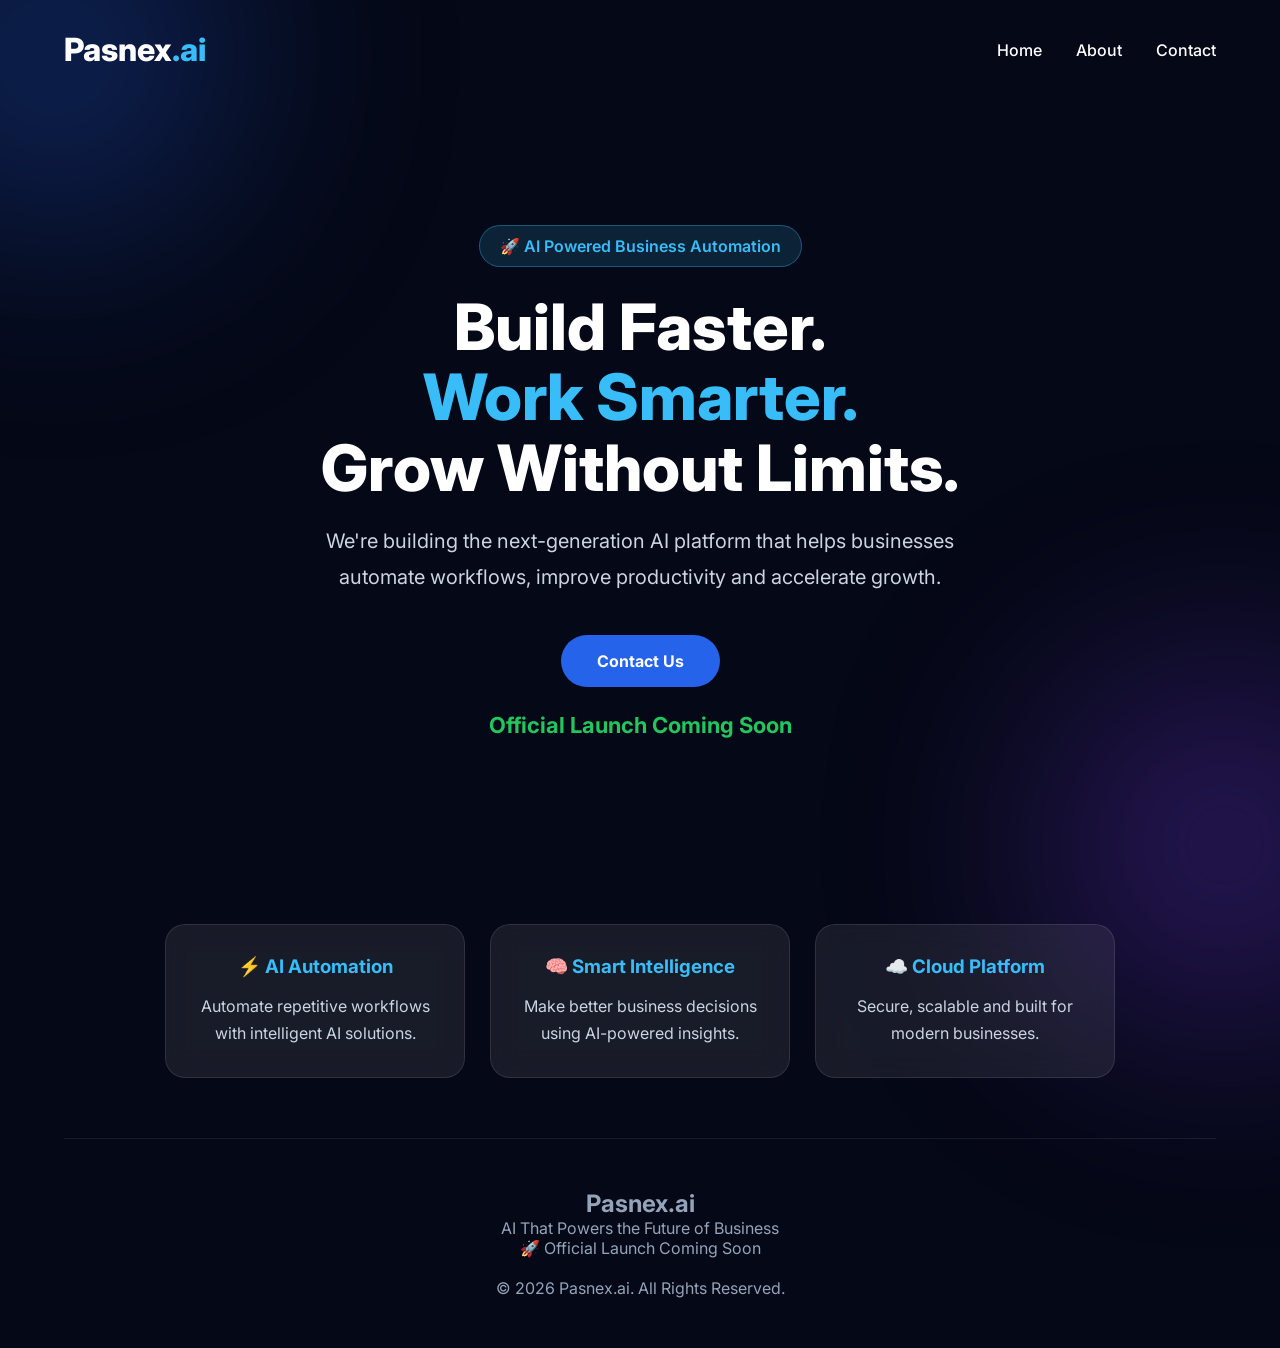
==== commit 3eeeb38a: "Update index.html" ====
--- a/index.html
+++ b/index.html
@@ -1,505 +1,305 @@
 <!DOCTYPE html>
 <html lang="en">
-
 <head>
-    <meta charset="UTF-8">
-    <meta name="viewport" content="width=device-width, initial-scale=1.0">
-
-    <title>Pasnex.ai | Enterprise AI Automation</title>
-
-    <meta name="description"
-        content="Pasnex.ai helps businesses automate workflows, customer engagement and operations with enterprise AI solutions.">
-
-    <link rel="stylesheet" href="style.css">
-
-    <link rel="preconnect" href="https://fonts.googleapis.com">
-    <link rel="preconnect" href="https://fonts.gstatic.com" crossorigin>
-
-    <link href="https://fonts.googleapis.com/css2?family=Inter:wght@300;400;500;600;700;800&display=swap"
-        rel="stylesheet">
-
-</head>
+
+<meta charset="UTF-8">
+
+<meta name="viewport"
+content="width=device-width, initial-scale=1.0">
+
+<title>Pasnex.ai | Coming Soon</title>
+
+<link rel="preconnect"
+href="https://fonts.googleapis.com">
+
+<link rel="preconnect"
+href="https://fonts.gstatic.com"
+crossorigin>
+
+<link href="https://fonts.googleapis.com/css2?family=Inter:wght@400;600;700;800&display=swap"
+rel="stylesheet">
+
+<style>
+
+*{
+margin:0;
+padding:0;
+box-sizing:border-box;
+font-family:'Inter',sans-serif;
+}
+body{
+background:#050816;
+color:#ffffff;
+overflow-x:hidden;
+}
+
+.container{
+width:90%;
+max-width:1200px;
+margin:auto;
+}
+
+header{
+display:flex;
+justify-content:space-between;
+align-items:center;
+padding:30px 0;
+}
+
+.logo{
+font-size:32px;
+font-weight:800;
+}
+
+.logo span{
+color:#38bdf8;
+}nav a{
+color:#ffffff;
+text-decoration:none;
+margin-left:30px;
+font-weight:500;
+transition:.3s;
+}
+
+nav a:hover{
+color:#38bdf8;
+}
+
+body::before{
+content:"";
+position:fixed;
+width:350px;
+height:350px;
+background:#2563eb;
+top:-120px;
+left:-120px;
+border-radius:50%;
+filter:blur(120px);
+opacity:.35;
+z-index:-1;
+}
+
+body::after{
+content:"";
+position:fixed;
+width:350px;
+height:350px;
+background:#7c3aed;
+bottom:-120px;
+right:-120px;
+border-radius:50%;
+filter:blur(120px);
+opacity:.35;
+z-index:-1;
+}.hero{
+min-height:85vh;
+display:flex;
+justify-content:center;
+align-items:center;
+text-align:center;
+}
+
+.badge{
+display:inline-block;
+padding:10px 20px;
+background:rgba(56,189,248,.15);
+border:1px solid rgba(56,189,248,.35);
+border-radius:40px;
+color:#38bdf8;
+margin-bottom:25px;
+font-weight:600;
+}
+
+.hero h1{
+font-size:64px;
+font-weight:800;
+line-height:1.1;
+margin-bottom:20px;
+}
+
+.hero h1 span{
+color:#38bdf8;
+}
+
+.hero p{
+max-width:700px;
+margin:auto;
+font-size:20px;
+line-height:1.8;
+color:#cbd5e1;
+}.btn{
+display:inline-block;
+margin-top:40px;
+padding:16px 36px;
+background:#2563eb;
+color:#fff;
+text-decoration:none;
+border-radius:50px;
+font-weight:700;
+transition:.3s;
+}
+
+.btn:hover{
+transform:translateY(-4px);
+box-shadow:0 15px 35px rgba(37,99,235,.45);
+}
+
+.launch{
+margin-top:25px;
+font-size:22px;
+color:#22c55e;
+font-weight:700;
+}
+
+@media(max-width:768px){
+
+.hero h1{
+font-size:42px;
+}
+
+.hero p{
+font-size:17px;
+}
+
+header{
+flex-direction:column;
+gap:20px;
+}
+
+}
+
+</style>
 
 <body>
 
-<!-- ================= HEADER ================= -->
-
-<header class="header">
-
-    <div class="container">
-
-        <div class="logo">
-
-            <a href="#">
-                Pasnex<span>.ai</span>
-            </a>
-
-        </div>
-
-        <nav class="navbar">
-
-            <a href="#">Home</a>
-
-            <a href="#services">Solutions</a>
-
-            <a href="#about">About</a>
-
-            <a href="#contact">Contact</a>
-
-        </nav>
-
-        <a href="#contact" class="header-btn">
-            Book Demo
-        </a>
-
-    </div>
+<div class="container">
+
+<header>
+
+<div class="logo">
+Pasnex<span>.ai</span>
+</div>
+
+<nav>
+<a href="#">Home</a>
+<a href="#">About</a>
+<a href="#">Contact</a>
+</nav>
 
 </header>
-
-<!-- ================= HERO ================= -->
 <section class="hero">
-    <div class="container hero-wrapper">
-
-        <!-- Left -->
-        <div class="hero-left">
-
-            <div class="badge">Enterprise AI Solutions</div>
-
-            <h1>
-                Enterprise AI Automation<br>
-                for Modern Businesses
-            </h1>
-
-            <p>
-                Transform customer engagement, automate workflows,
-                reduce operational costs, and accelerate business growth
-                with intelligent AI solutions built for ambitious organizations.
-            </p>
-
-            <div class="hero-buttons">
-                <a href="#contact" class="primary-btn">Start Your AI Journey</a>
-                <a href="#services" class="secondary-btn">Explore Solutions</a>
-            </div>
-
-            <div class="hero-status">
-                <div class="status-item">
-                    <h4>99.9%</h4>
-                    <span>System Uptime</span>
-                </div>
-
-                <div class="status-item">
-                    <h4>24/7</h4>
-                    <span>AI Support</span>
-                </div>
-
-                <div class="status-item">
-                    <h4>5000+</h4>
-                    <span>Users</span>
-                </div>
-
-                <div class="status-item">
-                    <h4>24/7</h4>
-                    <span>Automation</span>
-                </div>
-
-                <div class="status-item">
-                    <h4>99%</h4>
-                    <span>Accuracy</span>
-                </div>
-            </div>
-
-        </div> <!-- hero-left CLOSED -->
-
-        <!-- Right -->
-        <div class="hero-right">
-
-            <div class="hero-card">
-
-                <h2>Enterprise AI Platform</h2>
-
-                <ul>
-                    <li>🤖 AI Chatbots</li>
-                    <li>⚙️ Workflow Automation</li>
-                    <li>📊 Business Analytics</li>
-                    <li>🧠 AI Agents</li>
-                    <li>🔗 CRM Integration</li>
-                    <li>☁ Cloud Deployment</li>
-                </ul>
-
-            </div>
-
-        </div> <!-- hero-right -->
-
-    </div> <!-- hero-wrapper -->
+
+<div>
+
+<div class="badge">
+🚀 AI Powered Business Automation
+</div>
+
+<h1>
+
+Build Faster.<br>
+
+<span>Work Smarter.</span><br>
+
+Grow Without Limits.
+
+</h1>
+
+<p>
+
+We're building the next-generation AI platform
+that helps businesses automate workflows,
+improve productivity and accelerate growth.
+
+</p>
+
+<a href="mailto:info@pasnex.com" class="btn">
+
+Contact Us
+
+</a>
+
+<div class="launch">
+
+Official Launch Coming Soon
+
+</div>
+
+</div>
+
 </section>
-
-
-<!-- ===========================
-     TRUSTED BY
-=========================== -->
-
-<section class="trusted">
-
-    <div class="container">
-
-        <p class="trusted-title">
-            Trusted Technologies
-        </p>
-
-        <div class="trusted-grid">
-
-            <div class="brand-card">OpenAI</div>
-
-            <div class="brand-card">Google Cloud</div>
-
-            <div class="brand-card">Microsoft</div>
-
-            <div class="brand-card">Meta</div>
-
-            <div class="brand-card">AWS</div>
-
-        </div>
-
-    </div>
+<section class="features">
+
+<div class="feature">
+<h3>⚡ AI Automation</h3>
+<p>Automate repetitive workflows with intelligent AI solutions.</p>
+</div>
+
+<div class="feature">
+<h3>🧠 Smart Intelligence</h3>
+<p>Make better business decisions using AI-powered insights.</p>
+</div>
+
+<div class="feature">
+<h3>☁️ Cloud Platform</h3>
+<p>Secure, scalable and built for modern businesses.</p>
+</div>
 
 </section>
-
-<!-- ===========================
-     SERVICES
-=========================== -->
-
-<section class="services" id="services">
-
-<div class="container">
-
-<p class="section-tag">
-OUR SERVICES
-</p>
-
-<h2 class="section-title">
-
-AI Solutions Designed
-For Modern Businesses
-
-</h2>
-
-<p class="section-description">
-
-We build enterprise-grade AI automation solutions that
-save time, increase productivity and accelerate business growth.
-
-</p>
-
-<div class="services-grid">
-
-<div class="service-card">
-
-<div class="service-icon">
-🤖
-</div>
-
-<h3>AI Chatbots</h3>
-
-<p>
-
-Human-like AI assistants for customer support,
-lead generation and sales.
-
-</p>
-
-</div>
-
-<div class="service-card">
-
-<div class="service-icon">
-⚙️
-</div>
-
-<h3>Workflow Automation</h3>
-
-<p>
-
-Automate repetitive business processes
-and improve efficiency.
-
-</p>
-
-</div>
-
-<div class="service-card">
-
-<div class="service-icon">
-📊
-</div>
-
-<h3>AI Analytics</h3>
-
-<p>
-
-Convert raw business data into
-powerful insights.
-
-</p>
-
-</div>
-
-<div class="service-card">
-
-<div class="service-icon">
-🚀
-</div>
-
-<h3>AI Agents</h3>
-
-<p>
-
-Smart AI agents capable of handling
-complex business tasks.
-
-</p>
-
-</div>
-
-<div class="service-card">
-
-<div class="service-icon">
-💻
-</div>
-
-<h3>Custom AI Software</h3>
-
-<p>
-
-Enterprise software developed
-specifically for your business.
-
-</p>
-
-</div>
-
-<div class="service-card">
-
-<div class="service-icon">
-🔗
-</div>
-
-<h3>System Integration</h3>
-
-<p>
-
-Connect AI with CRM, ERP,
-WhatsApp and existing systems.
-
-</p>
-
-</div>
-
-</div>
-
-</div>
-
-</section>
-
-<!-- ===========================
-     WHY PASNEX.AI
-=========================== -->
-
-<section class="why">
-
-<div class="container">
-
-<p class="section-tag">
-WHY PASNEX.AI
-</p>
-
-<h2 class="section-title">
-
-Built For Businesses
-That Want To Scale
-
-</h2>
-
-<p class="section-description">
-
-We combine enterprise AI, automation and custom software
-to help businesses save time, reduce costs and grow faster.
-
-</p>
-
-<div class="why-grid">
-
-<div class="why-box">
-
-<div class="why-number">
-01
-</div>
-
-<h3>Enterprise Security</h3>
-
-<p>
-
-Secure AI solutions built with
-privacy and scalability in mind.
-
-</p>
-
-</div>
-
-<div class="why-box">
-
-<div class="why-number">
-02
-</div>
-
-<h3>Fast Deployment</h3>
-
-<p>
-
-Launch AI automation in days,
-not months.
-
-</p>
-
-</div>
-
-<div class="why-box">
-
-<div class="why-number">
-03
-</div>
-
-<h3>24/7 Support</h3>
-
-<p>
-
-Dedicated support whenever
-your business needs us.
-
-</p>
-
-</div>
-
-<div class="why-box">
-
-<div class="why-number">
-04
-</div>
-
-<h3>Future Ready</h3>
-
-<p>
-
-Solutions designed to grow
-with your company.
-
-</p>
-
-</div>
-
-</div>
-
-</div>
-
-</section>
-
-<!-- ===========================
-     PROCESS
-=========================== -->
-
-<section class="process">
-
-<div class="container">
-
-<p class="section-tag">
-HOW IT WORKS
-</p>
-
-<h2 class="section-title">
-
-Simple Process.
-Powerful Results.
-
-</h2>
-
-<div class="process-grid">
-
-<div class="process-card">
-
-<div class="step">01</div>
-
-<h3>Discovery</h3>
-
-<p>
-We understand your business goals,
-processes and automation needs.
-</p>
-
-</div>
-
-<div class="process-card">
-
-<div class="step">02</div>
-
-<h3>Strategy</h3>
-
-<p>
-Our experts design the best AI
-automation solution for your business.
-</p>
-
-</div>
-
-<div class="process-card">
-
-<div class="step">03</div>
-
-<h3>Deployment</h3>
-
-<p>
-We build, integrate and deploy your
-AI solution with complete support.
-</p>
-
-</div>
-
-</div>
-
-<div class="stats-grid">
-
-<div class="stat-box">
-
-<h2>5000+</h2>
-
-<p>Businesses Reached</p>
-
-</div>
-
-<div class="stat-box">
-
-<h2>99%</h2>
-
-<p>Automation Accuracy</p>
-
-</div>
-
-<div class="stat-box">
-
-<h2>24/7</h2>
-
-<p>Support Available</p>
-
-</div>
-
-<div class="stat-box">
-
-<h2>100+</h2>
-
-<p>AI Projects</p>
-
-</div>
-
-</div>
-
-</div>
-
-</section>+<style>
+
+.features{
+display:flex;
+justify-content:center;
+gap:25px;
+flex-wrap:wrap;
+padding:60px 0;
+}
+
+.feature{
+width:300px;
+padding:30px;
+background:rgba(255,255,255,.08);
+border:1px solid rgba(255,255,255,.10);
+border-radius:20px;
+text-align:center;
+backdrop-filter:blur(15px);
+transition:.3s;
+}
+
+.feature:hover{
+transform:translateY(-8px);
+border-color:#38bdf8;
+box-shadow:0 15px 35px rgba(56,189,248,.25);
+}
+
+.feature h3{
+color:#38bdf8;
+margin-bottom:15px;
+}
+
+.feature p{
+color:#cbd5e1;
+line-height:1.7;
+}
+
+footer{
+text-align:center;
+padding:50px 20px;
+border-top:1px solid rgba(255,255,255,.08);
+color:#94a3b8;
+}
+
+</style>
+
+<footer>
+<h2>Pasnex.ai</h2>
+<p>AI That Powers the Future of Business</p>
+<p>🚀 Official Launch Coming Soon</p>
+<p style="margin-top:20px;">© 2026 Pasnex.ai. All Rights Reserved.</p>
+</footer>
+
+</div>
+
+</body>
+</html>
